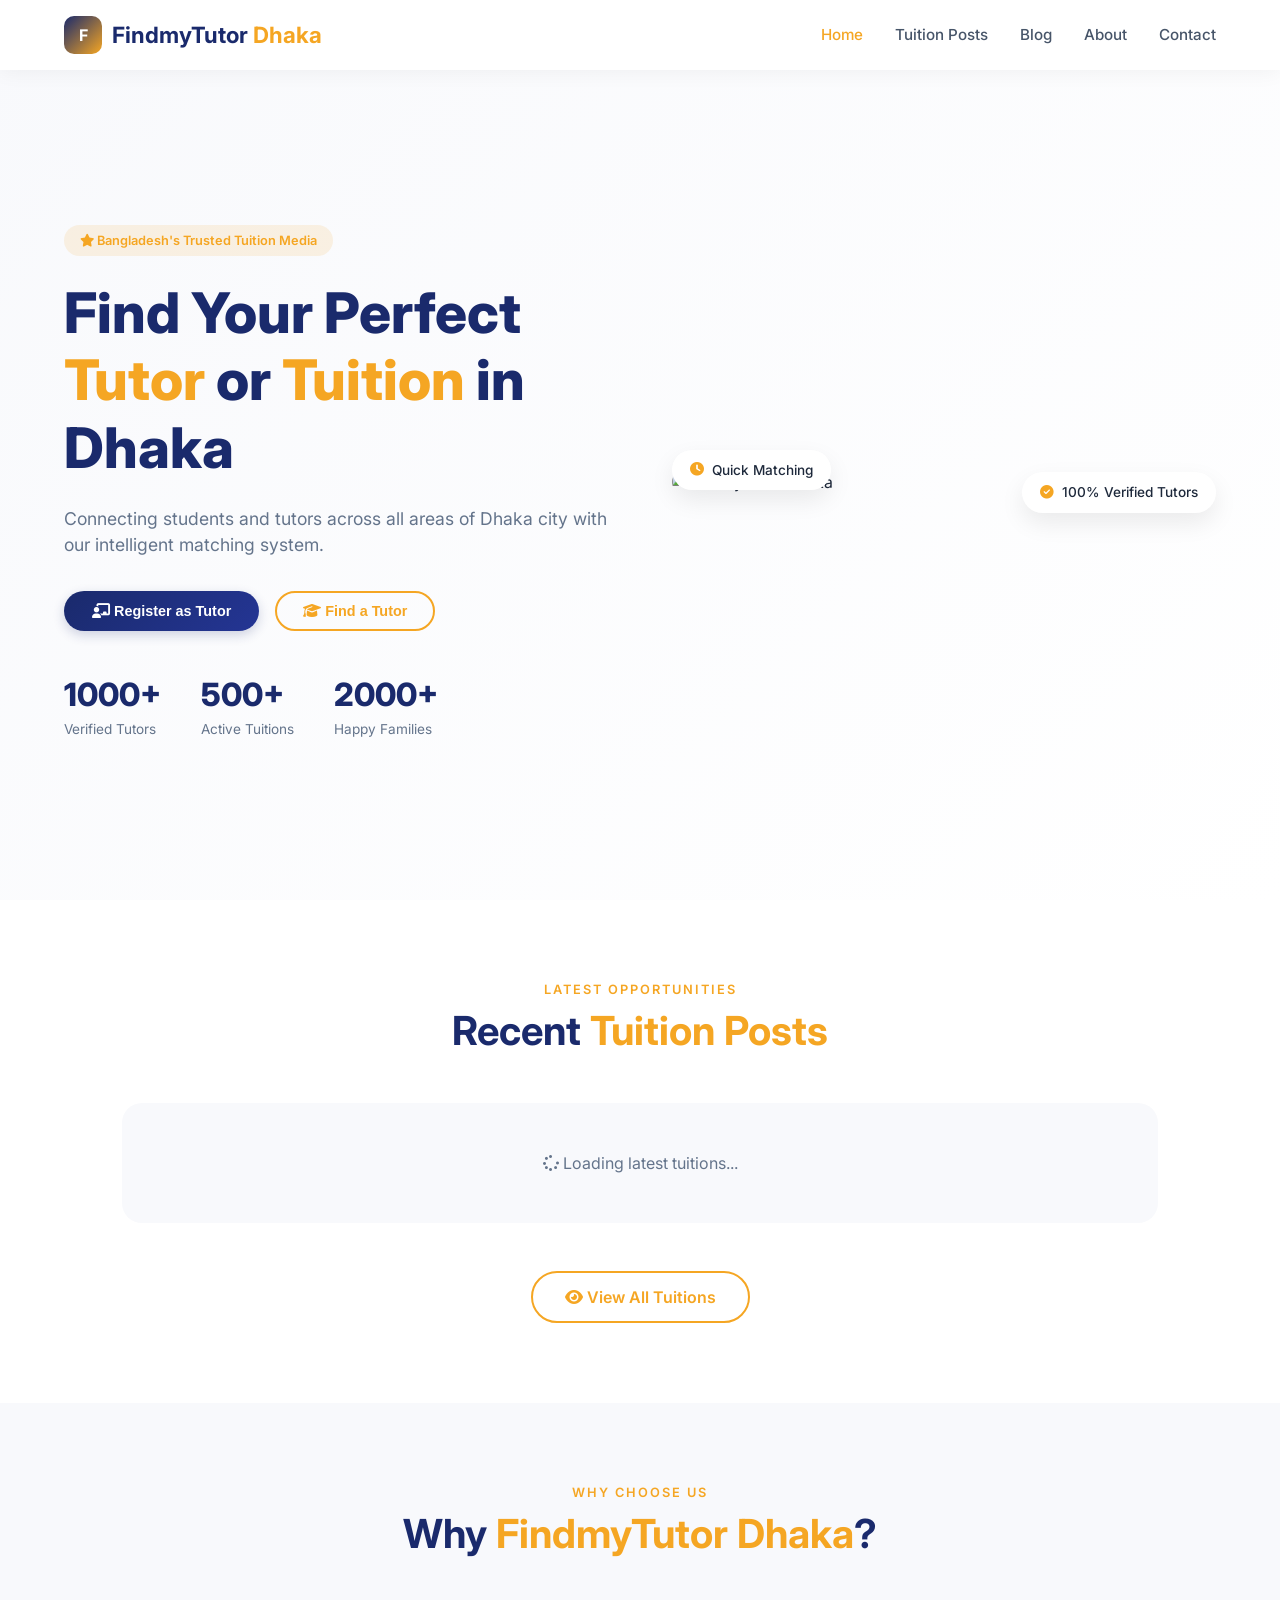
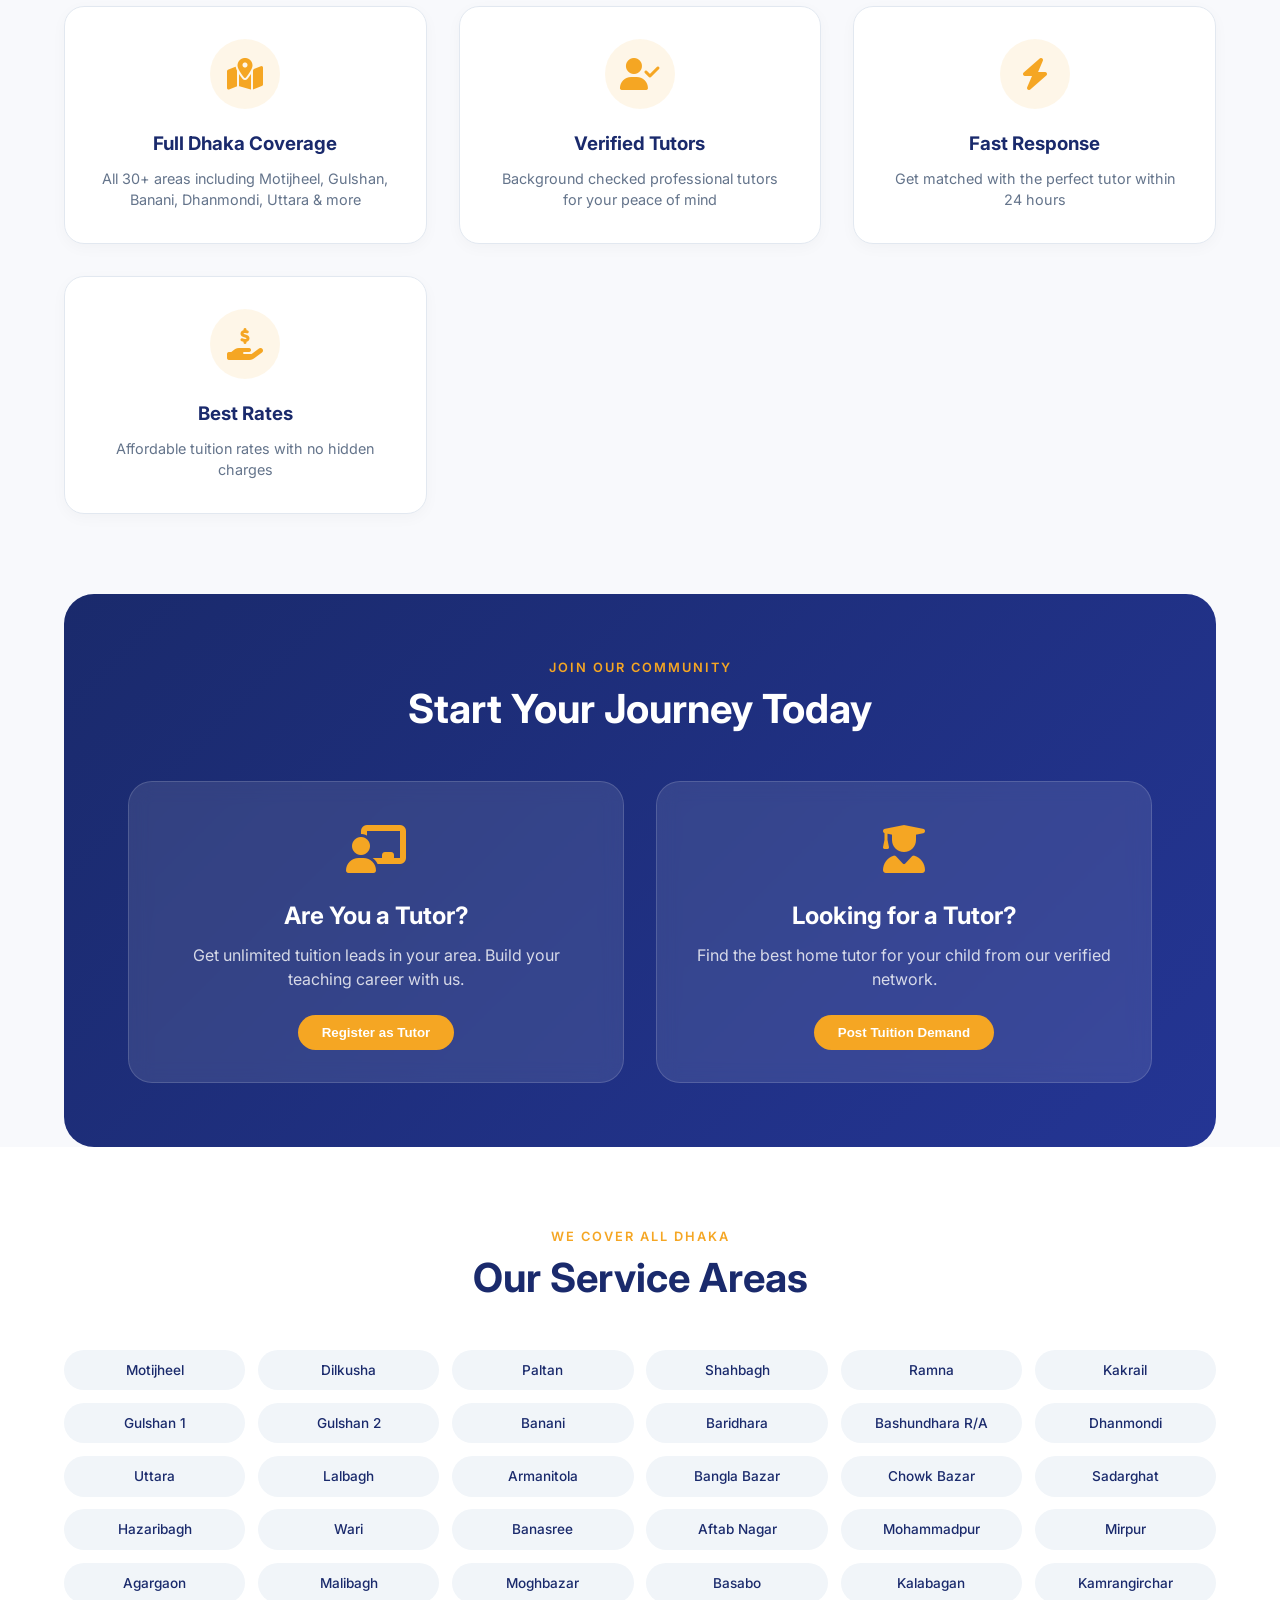
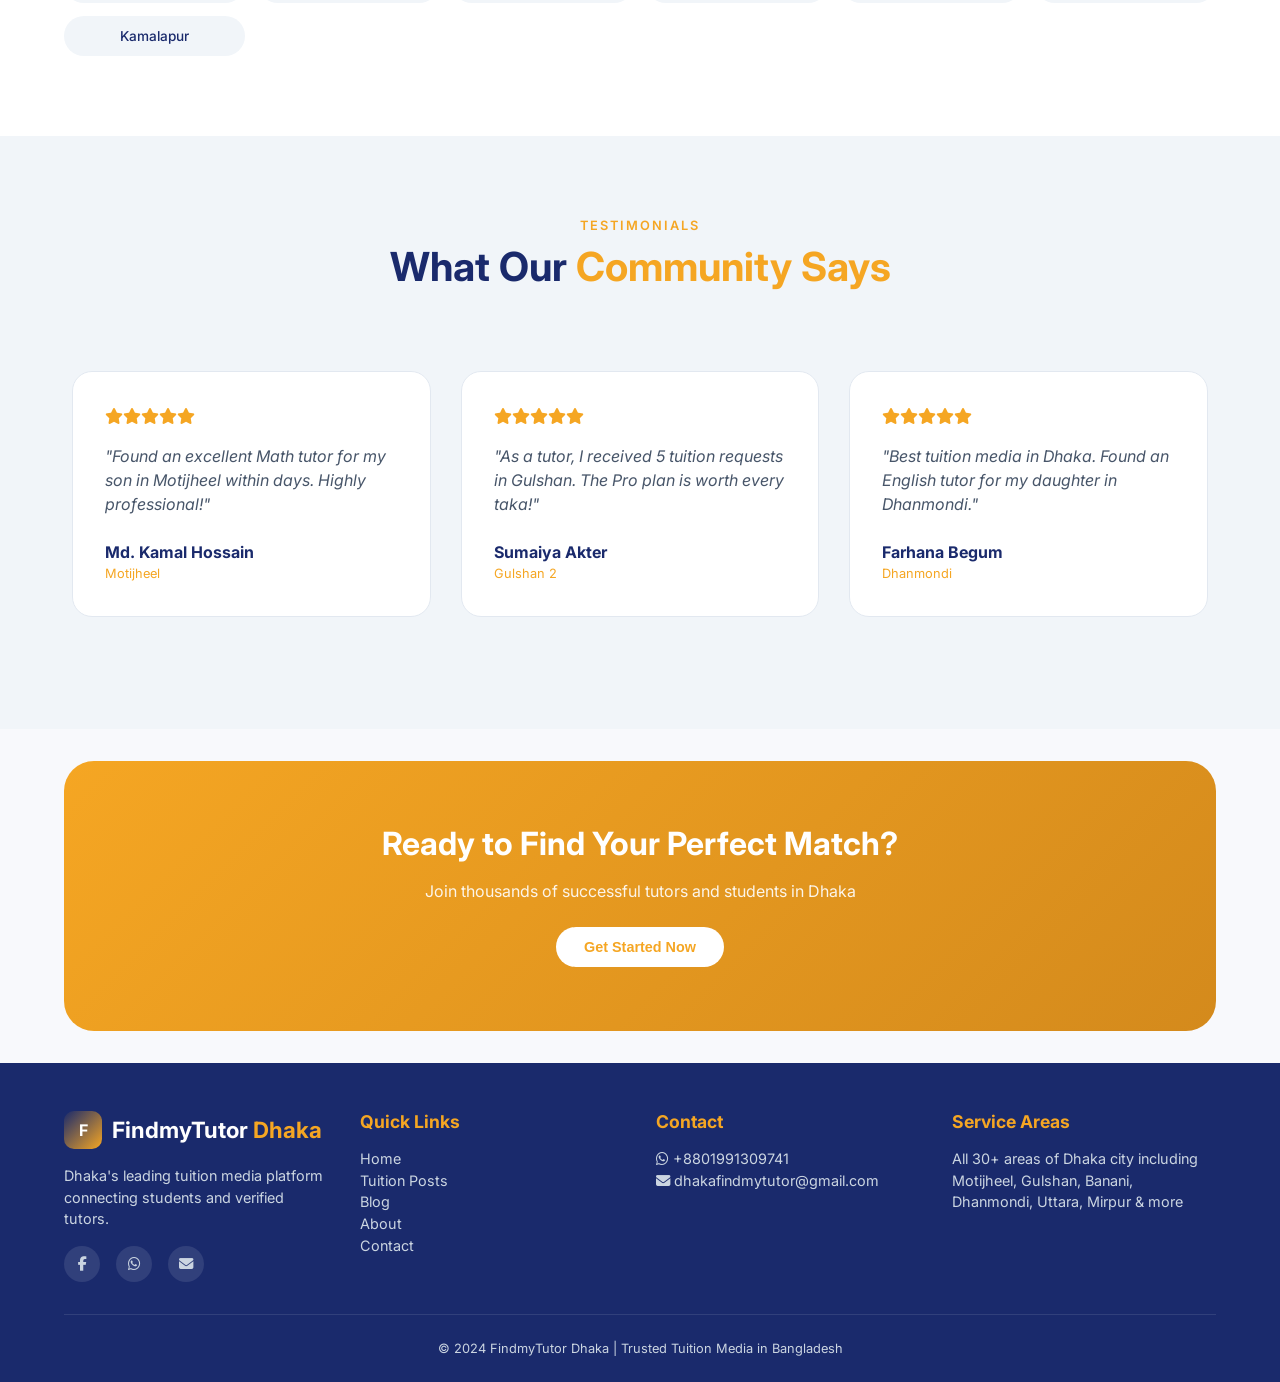
==== index.html @ 82cd2d14 "update" ====
<!DOCTYPE html>
<html lang="en">
<head>
    <meta charset="UTF-8">
    <meta name="viewport" content="width=device-width, initial-scale=1.0, user-scalable=yes">
    <title>FindmyTutor Dhaka | Professional Tuition Media in Dhaka</title>
    
    <link rel="stylesheet" href="https://cdnjs.cloudflare.com/ajax/libs/font-awesome/6.5.2/css/all.min.css">
    <link href="https://fonts.googleapis.com/css2?family=Inter:opsz,wght@14..32,300;14..32,400;14..32,500;14..32,600;14..32,700;14..32,800&display=swap" rel="stylesheet">
    <link href="https://unpkg.com/aos@2.3.1/dist/aos.css" rel="stylesheet">
    <link rel="stylesheet" href="https://cdn.jsdelivr.net/npm/swiper@11/swiper-bundle.min.css" />
    <link rel="stylesheet" href="css/style.css">
    
    <style>
        .latest-tuition-section { padding: 5rem 5%; background: white; }
        .section-header { text-align: center; margin-bottom: 3rem; }
        .section-subtitle { color: #F5A623; font-weight: 600; letter-spacing: 2px; font-size: 0.8rem; text-transform: uppercase; margin-bottom: 0.5rem; }
        .section-title { font-size: 2.5rem; font-weight: 700; color: #1A2A6C; }
        .section-title span { color: #F5A623; }
        .latest-grid { display: grid; grid-template-columns: repeat(auto-fit, minmax(320px, 1fr)); gap: 2rem; margin-bottom: 3rem; }
        .latest-card {
            background: white;
            border-radius: 20px;
            padding: 1.5rem;
            box-shadow: 0 4px 20px rgba(0, 0, 0, 0.05);
            border: 1px solid #E2E8F0;
            transition: all 0.3s;
            position: relative;
            overflow: hidden;
        }
        .latest-card::before { content: ''; position: absolute; top: 0; left: 0; width: 4px; height: 100%; background: linear-gradient(135deg, #F5A623, #1A2A6C); }
        .latest-card:hover { transform: translateY(-5px); box-shadow: 0 20px 35px -10px rgba(0, 0, 0, 0.1); border-color: #F5A623; }
        .latest-badge { display: inline-block; background: rgba(245, 166, 35, 0.1); color: #F5A623; font-size: 0.7rem; padding: 4px 12px; border-radius: 50px; margin-bottom: 1rem; font-weight: 600; }
        .latest-card h3 { font-size: 1.3rem; color: #1A2A6C; margin-bottom: 1rem; display: flex; align-items: center; gap: 8px; }
        .latest-card h3 i { color: #F5A623; }
        .latest-details { display: flex; flex-direction: column; gap: 0.6rem; margin-bottom: 1.5rem; }
        .latest-detail { display: flex; align-items: center; gap: 10px; font-size: 0.85rem; color: #64748B; }
        .latest-detail i { width: 18px; color: #F5A623; }
        .view-all-btn { text-align: center; margin-top: 1rem; }
        .btn-view-all { background: transparent; border: 2px solid #F5A623; color: #F5A623; padding: 12px 32px; border-radius: 50px; font-weight: 600; font-size: 1rem; cursor: pointer; transition: all 0.3s; text-decoration: none; display: inline-block; }
        .btn-view-all:hover { background: #F5A623; color: white; transform: translateY(-2px); }
        .empty-tuition { text-align: center; padding: 3rem; color: #64748B; background: #F8F9FC; border-radius: 20px; }
        @media (max-width: 768px) { .section-title { font-size: 1.8rem; } .latest-grid { grid-template-columns: 1fr; } }
    </style>
</head>
<body>

<nav class="navbar" id="navbar">
    <a href="index.html" class="logo">
        <div class="logo-icon">F</div>
        <span class="logo-text">FindmyTutor <span>Dhaka</span></span>
    </a>
    <div class="nav-links">
        <a href="index.html" class="active">Home</a>
        <a href="tuition.html">Tuition Posts</a>
        <a href="blog.html">Blog</a>
        <a href="about.html">About</a>
        <a href="contact.html">Contact</a>
    </div>
    <div class="mobile-menu" onclick="toggleMobileMenu()"><i class="fas fa-bars"></i></div>
</nav>

<section class="hero">
    <div class="hero-content" data-aos="fade-up">
        <div class="hero-badge"><i class="fas fa-star"></i> Bangladesh's Trusted Tuition Media</div>
        <h1>Find Your Perfect <span class="highlight">Tutor</span> or <span class="highlight">Tuition</span> in Dhaka</h1>
        <p>Connecting students and tutors across all areas of Dhaka city with our intelligent matching system.</p>
        <div class="hero-buttons">
            <button class="btn-primary" onclick="openModal('tutor')"><i class="fas fa-chalkboard-user"></i> Register as Tutor</button>
            <button class="btn-outline" onclick="openModal('student')"><i class="fas fa-graduation-cap"></i> Find a Tutor</button>
        </div>
        <div class="hero-stats">
            <div class="stat-item"><div class="stat-number" id="totalTutors">1000+</div><div class="stat-label">Verified Tutors</div></div>
            <div class="stat-item"><div class="stat-number" id="totalPosts">500+</div><div class="stat-label">Active Tuitions</div></div>
            <div class="stat-item"><div class="stat-number">2000+</div><div class="stat-label">Happy Families</div></div>
        </div>
    </div>
    <div class="hero-image" data-aos="fade-left">
        <img src="https://placehold.co/500x450/1A2A6C/FFFFFF?text=FindmyTutor+Dhaka" alt="FindmyTutor Dhaka">
        <div class="floating-card floating-card-1"><i class="fas fa-check-circle" style="color: #F5A623;"></i><span>100% Verified Tutors</span></div>
        <div class="floating-card floating-card-2"><i class="fas fa-clock" style="color: #F5A623;"></i><span>Quick Matching</span></div>
    </div>
</section>

<section class="latest-tuition-section" id="latestTuitionSection">
    <div class="container">
        <div class="section-header" data-aos="fade-up">
            <div class="section-subtitle">LATEST OPPORTUNITIES</div>
            <h2 class="section-title">Recent <span>Tuition Posts</span></h2>
        </div>
        <div class="latest-grid" id="latestTuitionsGrid">
            <div class="empty-tuition"><i class="fas fa-spinner fa-spin"></i> Loading latest tuitions...</div>
        </div>
        <div class="view-all-btn" data-aos="fade-up">
            <a href="tuition.html" class="btn-view-all"><i class="fas fa-eye"></i> View All Tuitions</a>
        </div>
    </div>
</section>

<section>
    <div class="container">
        <div class="section-header" data-aos="fade-up">
            <div class="section-subtitle">WHY CHOOSE US</div>
            <h2 class="section-title">Why <span>FindmyTutor Dhaka</span>?</h2>
        </div>
        <div class="features-grid">
            <div class="feature-card" data-aos="zoom-in"><div class="feature-icon"><i class="fas fa-map-marked-alt"></i></div><h3>Full Dhaka Coverage</h3><p>All 30+ areas including Motijheel, Gulshan, Banani, Dhanmondi, Uttara & more</p></div>
            <div class="feature-card" data-aos="zoom-in" data-aos-delay="100"><div class="feature-icon"><i class="fas fa-user-check"></i></div><h3>Verified Tutors</h3><p>Background checked professional tutors for your peace of mind</p></div>
            <div class="feature-card" data-aos="zoom-in" data-aos-delay="200"><div class="feature-icon"><i class="fas fa-bolt"></i></div><h3>Fast Response</h3><p>Get matched with the perfect tutor within 24 hours</p></div>
            <div class="feature-card" data-aos="zoom-in" data-aos-delay="300"><div class="feature-icon"><i class="fas fa-hand-holding-usd"></i></div><h3>Best Rates</h3><p>Affordable tuition rates with no hidden charges</p></div>
        </div>
    </div>
</section>

<section class="register-section">
    <div class="section-header" data-aos="fade-up">
        <div class="section-subtitle">JOIN OUR COMMUNITY</div>
        <h2 class="section-title">Start Your Journey Today</h2>
    </div>
    <div class="register-grid">
        <div class="register-card" data-aos="flip-left"><div class="register-icon"><i class="fas fa-chalkboard-user"></i></div><h3>Are You a Tutor?</h3><p>Get unlimited tuition leads in your area. Build your teaching career with us.</p><button class="btn-secondary" onclick="openModal('tutor')">Register as Tutor</button></div>
        <div class="register-card" data-aos="flip-right"><div class="register-icon"><i class="fas fa-user-graduate"></i></div><h3>Looking for a Tutor?</h3><p>Find the best home tutor for your child from our verified network.</p><button class="btn-secondary" onclick="openModal('student')">Post Tuition Demand</button></div>
    </div>
</section>

<section class="areas-section">
    <div class="container">
        <div class="section-header" data-aos="fade-up">
            <div class="section-subtitle">WE COVER ALL DHAKA</div>
            <h2 class="section-title">Our Service Areas</h2>
        </div>
        <div class="areas-grid" data-aos="fade-up">
            <div class="area-tag">Motijheel</div><div class="area-tag">Dilkusha</div><div class="area-tag">Paltan</div>
            <div class="area-tag">Shahbagh</div><div class="area-tag">Ramna</div><div class="area-tag">Kakrail</div>
            <div class="area-tag">Gulshan 1</div><div class="area-tag">Gulshan 2</div><div class="area-tag">Banani</div>
            <div class="area-tag">Baridhara</div><div class="area-tag">Bashundhara R/A</div><div class="area-tag">Dhanmondi</div>
            <div class="area-tag">Uttara</div><div class="area-tag">Lalbagh</div><div class="area-tag">Armanitola</div>
            <div class="area-tag">Bangla Bazar</div><div class="area-tag">Chowk Bazar</div><div class="area-tag">Sadarghat</div>
            <div class="area-tag">Hazaribagh</div><div class="area-tag">Wari</div><div class="area-tag">Banasree</div>
            <div class="area-tag">Aftab Nagar</div><div class="area-tag">Mohammadpur</div><div class="area-tag">Mirpur</div>
            <div class="area-tag">Agargaon</div><div class="area-tag">Malibagh</div><div class="area-tag">Moghbazar</div>
            <div class="area-tag">Basabo</div><div class="area-tag">Kalabagan</div><div class="area-tag">Kamrangirchar</div>
            <div class="area-tag">Kamalapur</div>
        </div>
    </div>
</section>

<section class="reviews-section">
    <div class="container">
        <div class="section-header" data-aos="fade-up">
            <div class="section-subtitle">TESTIMONIALS</div>
            <h2 class="section-title">What Our <span>Community Says</span></h2>
        </div>
        <div class="swiper mySwiper" data-aos="fade-up">
            <div class="swiper-wrapper">
                <div class="swiper-slide"><div class="review-card"><div class="review-stars"><i class="fas fa-star"></i><i class="fas fa-star"></i><i class="fas fa-star"></i><i class="fas fa-star"></i><i class="fas fa-star"></i></div><p class="review-text">"Found an excellent Math tutor for my son in Motijheel within days. Highly professional!"</p><div class="review-author">Md. Kamal Hossain</div><div class="review-location">Motijheel</div></div></div>
                <div class="swiper-slide"><div class="review-card"><div class="review-stars"><i class="fas fa-star"></i><i class="fas fa-star"></i><i class="fas fa-star"></i><i class="fas fa-star"></i><i class="fas fa-star"></i></div><p class="review-text">"As a tutor, I received 5 tuition requests in Gulshan. The Pro plan is worth every taka!"</p><div class="review-author">Sumaiya Akter</div><div class="review-location">Gulshan 2</div></div></div>
                <div class="swiper-slide"><div class="review-card"><div class="review-stars"><i class="fas fa-star"></i><i class="fas fa-star"></i><i class="fas fa-star"></i><i class="fas fa-star"></i><i class="fas fa-star"></i></div><p class="review-text">"Best tuition media in Dhaka. Found an English tutor for my daughter in Dhanmondi."</p><div class="review-author">Farhana Begum</div><div class="review-location">Dhanmondi</div></div></div>
            </div>
            <div class="swiper-pagination"></div>
        </div>
    </div>
</section>

<div class="cta-section" data-aos="zoom-in">
    <h2>Ready to Find Your Perfect Match?</h2>
    <p>Join thousands of successful tutors and students in Dhaka</p>
    <button class="btn-primary" onclick="openModal('tutor')">Get Started Now</button>
</div>

<footer class="footer">
    <div class="footer-content">
        <div class="footer-section"><div class="logo" style="margin-bottom: 1rem;"><div class="logo-icon">F</div><span class="logo-text" style="color: white;">FindmyTutor <span>Dhaka</span></span></div><p>Dhaka's leading tuition media platform connecting students and verified tutors.</p><div class="social-links"><a href="https://facebook.com/findmytutordhaka"><i class="fab fa-facebook-f"></i></a><a href="https://wa.me/8801991309741"><i class="fab fa-whatsapp"></i></a><a href="mailto:dhakafindmytutor@gmail.com"><i class="fas fa-envelope"></i></a></div></div>
        <div class="footer-section"><h3>Quick Links</h3><p><a href="index.html">Home</a></p><p><a href="tuition.html">Tuition Posts</a></p><p><a href="blog.html">Blog</a></p><p><a href="about.html">About</a></p><p><a href="contact.html">Contact</a></p></div>
        <div class="footer-section"><h3>Contact</h3><p><i class="fab fa-whatsapp"></i> +8801991309741</p><p><i class="fas fa-envelope"></i> dhakafindmytutor@gmail.com</p></div>
        <div class="footer-section"><h3>Service Areas</h3><p>All 30+ areas of Dhaka city including Motijheel, Gulshan, Banani, Dhanmondi, Uttara, Mirpur & more</p></div>
    </div>
    <div class="footer-bottom"><p>&copy; 2024 FindmyTutor Dhaka | Trusted Tuition Media in Bangladesh</p></div>
</footer>

<div id="tutorModal" class="modal"><div class="modal-content"><div class="modal-header"><h2><i class="fas fa-chalkboard-user" style="color:#F5A623;"></i> Tutor Registration</h2><span class="close-modal" onclick="closeModal('tutorModal')">&times;</span></div>
<form id="tutorForm"><div class="form-group"><label>Full Name</label><input type="text" id="tutorName" required></div><div class="form-group"><label>WhatsApp Number</label><input type="tel" id="tutorPhone" required></div><div class="form-group"><label>High School</label><input type="text" id="tutorHighSchool" required></div><div class="form-group"><label>College</label><input type="text" id="tutorCollege" required></div><div class="form-group"><label>University (with ID)</label><input type="text" id="tutorUniversity" required></div><div class="form-group"><label>Your Area</label><select id="tutorArea" required><option value="">Select Area</option><option>Motijheel</option><option>Dilkusha</option><option>Paltan</option><option>Shahbagh</option><option>Ramna</option><option>Kakrail</option><option>Gulshan 1</option><option>Gulshan 2</option><option>Banani</option><option>Baridhara</option><option>Bashundhara R/A</option><option>Dhanmondi</option><option>Uttara</option><option>Lalbagh</option><option>Armanitola</option><option>Bangla Bazar</option><option>Chowk Bazar</option><option>Sadarghat</option><option>Hazaribagh</option><option>Wari</option><option>Banasree</option><option>Aftab Nagar</option><option>Mohammadpur</option><option>Mirpur</option><option>Agargaon</option><option>Malibagh</option><option>Moghbazar</option><option>Basabo</option><option>Kalabagan</option><option>Kamrangirchar</option><option>Kamalapur</option></select></div><button type="submit" class="btn-primary">Register Now</button></form></div></div>

<div id="studentModal" class="modal"><div class="modal-content"><div class="modal-header"><h2><i class="fas fa-graduation-cap" style="color:#F5A623;"></i> Student Registration</h2><span class="close-modal" onclick="closeModal('studentModal')">&times;</span></div>
<form id="studentForm"><div class="form-group"><label>Full Name</label><input type="text" id="studentName" required></div><div class="form-group"><label>WhatsApp Number</label><input type="tel" id="studentPhone" required></div><div class="form-group"><label>Your Area</label><select id="studentArea" required><option value="">Select Area</option><option>Motijheel</option><option>Dilkusha</option><option>Paltan</option><option>Shahbagh</option><option>Ramna</option><option>Kakrail</option><option>Gulshan</option><option>Banani</option><option>Baridhara</option><option>Bashundhara</option><option>Dhanmondi</option><option>Uttara</option><option>Lalbagh</option><option>Armanitola</option><option>Bangla Bazar</option><option>Chowk Bazar</option><option>Sadarghat</option><option>Hazaribagh</option><option>Wari</option><option>Banasree</option><option>Aftab Nagar</option><option>Mohammadpur</option><option>Mirpur</option><option>Agargaon</option><option>Malibagh</option><option>Moghbazar</option><option>Basabo</option><option>Kalabagan</option><option>Kamrangirchar</option><option>Kamalapur</option></select></div><div class="form-group"><label>Class</label><input type="text" id="studentClass" required></div><div class="form-group"><label>Subject Needed</label><input type="text" id="studentSubject" required></div><button type="submit" class="btn-primary">Submit Demand</button></form></div></div>

<script src="https://unpkg.com/aos@2.3.1/dist/aos.js"></script>
<script src="https://cdn.jsdelivr.net/npm/swiper@11/swiper-bundle.min.js"></script>
<script src="js/main.js"></script>

<script>
    const GOOGLE_SHEETS_URL = "https://script.google.com/macros/s/AKfycbzhnYUokGd-GTeS9oBBvy1aR7lpb1CP0yrTrSHcir6-KADUvCGBdT9QA899K0sATLgrjg/exec";
    
    function getTimeAgo(timestamp) {
        const now = new Date();
        const postDate = new Date(timestamp);
        const diffMs = now - postDate;
        const diffMins = Math.floor(diffMs / 60000);
        const diffHours = Math.floor(diffMs / 3600000);
        const diffDays = Math.floor(diffMs / 86400000);
        if (diffMins < 1) return "Just now";
        if (diffMins < 60) return `${diffMins} min ago`;
        if (diffHours < 24) return `${diffHours} hour${diffHours > 1 ? 's' : ''} ago`;
        if (diffDays < 7) return `${diffDays} day${diffDays > 1 ? 's' : ''} ago`;
        return postDate.toLocaleDateString('en-BD');
    }
    
    async function loadLatestTuitions() {
        try {
            const response = await fetch(`${GOOGLE_SHEETS_URL}?action=getPosts`);
            const posts = await response.json();
            const sortedPosts = [...posts].sort((a, b) => new Date(b.timestamp) - new Date(a.timestamp));
            const latestPosts = sortedPosts.slice(0, 4);
            const grid = document.getElementById('latestTuitionsGrid');
            const totalPostsSpan = document.getElementById('totalPosts');
            
            if (totalPostsSpan) totalPostsSpan.innerText = posts.length + '+';
            
            if (latestPosts.length > 0) {
                grid.innerHTML = '';
                latestPosts.forEach((post, index) => {
                    const card = document.createElement('div');
                    card.className = 'latest-card';
                    card.setAttribute('data-aos', 'fade-up');
                    card.setAttribute('data-aos-delay', index * 100);
                    card.innerHTML = `
                        <div class="latest-badge"><i class="fas fa-clock"></i> ${getTimeAgo(post.timestamp)}</div>
                        <h3><i class="fas fa-book-open"></i> ${post.subject}</h3>
                        <div class="latest-details">
                            <div class="latest-detail"><i class="fas fa-graduation-cap"></i> Class: ${post.class}</div>
                            <div class="latest-detail"><i class="fas fa-map-marker-alt"></i> Area: ${post.area}</div>
                            <div class="latest-detail"><i class="fas fa-hourglass-half"></i> Duration: ${post.duration}</div>
                            <div class="latest-detail"><i class="fas fa-venus-mars"></i> Preference: ${post.gender} Tutor</div>
                        </div>
                    `;
                    grid.appendChild(card);
                });
            } else {
                grid.innerHTML = '<div class="empty-tuition"><i class="fas fa-info-circle"></i> No tuition posts yet. Check back soon!</div>';
            }
            if (typeof AOS !== 'undefined') AOS.refresh();
        } catch (error) {
            console.error("Error loading posts:", error);
        }
    }
    
    document.addEventListener('DOMContentLoaded', loadLatestTuitions);
</script>
</body>
</html>
---- css/style.css ----
/* ============================================
   FINDMYTUTOR DHAKA - PROFESSIONAL STYLESHEET
   Colors: Navy #1A2A6C | Gold #F5A623
   ============================================ */

/* Reset & Base */
* {
    margin: 0;
    padding: 0;
    box-sizing: border-box;
}

body {
    font-family: 'Inter', 'Space Grotesk', sans-serif;
    background: #F8F9FC;
    color: #1E293B;
    overflow-x: hidden;
    line-height: 1.5;
}

html {
    scroll-behavior: smooth;
}

/* Scrollbar */
::-webkit-scrollbar {
    width: 8px;
}
::-webkit-scrollbar-track {
    background: #E2E8F0;
    border-radius: 10px;
}
::-webkit-scrollbar-thumb {
    background: #F5A623;
    border-radius: 10px;
}
::-webkit-scrollbar-thumb:hover {
    background: #D48A1C;
}

/* Typography */
h1, h2, h3, h4, h5, h6 {
    font-weight: 700;
    line-height: 1.2;
}

/* Container */
.container {
    max-width: 1400px;
    margin: 0 auto;
    padding: 0 5%;
}

/* Buttons */
.btn-primary {
    background: linear-gradient(135deg, #1A2A6C, #243594);
    color: white;
    border: none;
    padding: 12px 28px;
    border-radius: 50px;
    font-weight: 600;
    font-size: 0.9rem;
    cursor: pointer;
    transition: all 0.3s ease;
    text-decoration: none;
    display: inline-block;
    box-shadow: 0 4px 12px rgba(26, 42, 108, 0.2);
}

.btn-primary:hover {
    transform: translateY(-2px);
    box-shadow: 0 6px 18px rgba(26, 42, 108, 0.3);
}

.btn-outline {
    background: transparent;
    border: 2px solid #F5A623;
    color: #F5A623;
    padding: 10px 26px;
    border-radius: 50px;
    font-weight: 600;
    font-size: 0.9rem;
    cursor: pointer;
    transition: all 0.3s ease;
    text-decoration: none;
    display: inline-block;
}

.btn-outline:hover {
    background: #F5A623;
    color: white;
    transform: translateY(-2px);
}

.btn-secondary {
    background: #F5A623;
    color: white;
    border: none;
    padding: 10px 24px;
    border-radius: 50px;
    font-weight: 600;
    cursor: pointer;
    transition: all 0.3s;
}

.btn-secondary:hover {
    background: #D48A1C;
    transform: translateY(-2px);
}

/* Navigation */
.navbar {
    background: rgba(255, 255, 255, 0.98);
    backdrop-filter: blur(10px);
    padding: 1rem 5%;
    display: flex;
    justify-content: space-between;
    align-items: center;
    position: fixed;
    width: 100%;
    top: 0;
    z-index: 1000;
    box-shadow: 0 2px 20px rgba(0, 0, 0, 0.05);
    transition: all 0.3s ease;
}

.navbar.scrolled {
    padding: 0.7rem 5%;
    background: white;
    box-shadow: 0 4px 25px rgba(0, 0, 0, 0.08);
}

.logo {
    display: flex;
    align-items: center;
    gap: 10px;
    text-decoration: none;
}

.logo-icon {
    width: 38px;
    height: 38px;
    background: linear-gradient(135deg, #1A2A6C, #F5A623);
    border-radius: 10px;
    display: flex;
    align-items: center;
    justify-content: center;
    font-weight: 700;
    color: white;
    font-size: 1rem;
}

.logo-text {
    font-size: 1.4rem;
    font-weight: 700;
    color: #1A2A6C;
}

.logo-text span {
    color: #F5A623;
}

.nav-links {
    display: flex;
    gap: 2rem;
    align-items: center;
}

.nav-links a {
    text-decoration: none;
    color: #475569;
    font-weight: 500;
    transition: color 0.3s;
    font-size: 0.95rem;
}

.nav-links a:hover,
.nav-links a.active {
    color: #F5A623;
}

.mobile-menu {
    display: none;
    font-size: 1.5rem;
    cursor: pointer;
    color: #1A2A6C;
}

/* Mobile Navigation */
@media (max-width: 968px) {
    .nav-links {
        display: none;
    }
    .mobile-menu {
        display: block;
    }
    .nav-links.active-mobile {
        display: flex;
        flex-direction: column;
        position: absolute;
        top: 70px;
        left: 0;
        width: 100%;
        background: white;
        padding: 1rem;
        box-shadow: 0 10px 20px rgba(0, 0, 0, 0.1);
        gap: 1rem;
    }
}

/* Hero Section */
.hero {
    min-height: 100vh;
    display: flex;
    align-items: center;
    justify-content: space-between;
    padding: 8rem 5% 4rem;
    gap: 4rem;
    background: linear-gradient(135deg, #F8F9FC 0%, #FFFFFF 100%);
}

.hero-content {
    flex: 1;
}

.hero-badge {
    background: rgba(245, 166, 35, 0.12);
    color: #F5A623;
    padding: 6px 16px;
    border-radius: 50px;
    display: inline-block;
    font-size: 0.8rem;
    font-weight: 600;
    margin-bottom: 1.5rem;
}

.hero-content h1 {
    font-size: 3.5rem;
    font-weight: 800;
    margin-bottom: 1.5rem;
    color: #1A2A6C;
    line-height: 1.2;
}

.hero-content h1 .highlight {
    color: #F5A623;
}

.hero-content p {
    font-size: 1.1rem;
    color: #64748B;
    margin-bottom: 2rem;
    max-width: 550px;
}

.hero-buttons {
    display: flex;
    gap: 1rem;
    flex-wrap: wrap;
    margin-bottom: 2.5rem;
}

.hero-stats {
    display: flex;
    gap: 2.5rem;
}

.stat-item {
    text-align: left;
}

.stat-number {
    font-size: 2rem;
    font-weight: 800;
    color: #1A2A6C;
}

.stat-label {
    font-size: 0.85rem;
    color: #64748B;
}

.hero-image {
    flex: 1;
    position: relative;
}

.hero-image img {
    width: 100%;
    max-width: 500px;
    border-radius: 30px;
    box-shadow: 0 25px 50px -12px rgba(0, 0, 0, 0.15);
}

.floating-card {
    position: absolute;
    background: white;
    padding: 10px 18px;
    border-radius: 50px;
    box-shadow: 0 10px 25px rgba(0, 0, 0, 0.08);
    display: flex;
    align-items: center;
    gap: 8px;
    font-weight: 500;
    font-size: 0.85rem;
}

.floating-card-1 {
    top: 10%;
    right: 0;
    animation: float 3s ease-in-out infinite;
}

.floating-card-2 {
    bottom: 15%;
    left: 0;
    animation: float 3s ease-in-out infinite 1s;
}

@keyframes float {
    0%, 100% { transform: translateY(0); }
    50% { transform: translateY(-10px); }
}

/* Section Styles */
.section-header {
    text-align: center;
    margin-bottom: 3rem;
}

.section-subtitle {
    color: #F5A623;
    font-weight: 600;
    letter-spacing: 2px;
    font-size: 0.8rem;
    text-transform: uppercase;
    margin-bottom: 0.5rem;
}

.section-title {
    font-size: 2.5rem;
    font-weight: 700;
    color: #1A2A6C;
}

.section-title span {
    color: #F5A623;
}

section {
    padding: 5rem 0;
}

/* Features Grid */
.features-grid {
    display: grid;
    grid-template-columns: repeat(auto-fit, minmax(270px, 1fr));
    gap: 2rem;
}

.feature-card {
    background: white;
    padding: 2rem;
    border-radius: 20px;
    text-align: center;
    transition: all 0.4s ease;
    box-shadow: 0 4px 15px rgba(0, 0, 0, 0.03);
    border: 1px solid #E2E8F0;
}

.feature-card:hover {
    transform: translateY(-8px);
    box-shadow: 0 20px 35px -10px rgba(0, 0, 0, 0.1);
    border-color: #F5A623;
}

.feature-icon {
    width: 70px;
    height: 70px;
    background: rgba(245, 166, 35, 0.1);
    border-radius: 50%;
    display: flex;
    align-items: center;
    justify-content: center;
    margin: 0 auto 1.5rem;
}

.feature-icon i {
    font-size: 2rem;
    color: #F5A623;
}

.feature-card h3 {
    margin-bottom: 0.75rem;
    color: #1A2A6C;
}

.feature-card p {
    color: #64748B;
    font-size: 0.9rem;
}

/* Registration Section */
.register-section {
    background: linear-gradient(135deg, #1A2A6C, #243594);
    border-radius: 30px;
    margin: 0 5%;
    padding: 4rem;
}

.register-section .section-title {
    color: white;
}

.register-section .section-subtitle {
    color: #F5A623;
}

.register-grid {
    display: grid;
    grid-template-columns: repeat(auto-fit, minmax(300px, 1fr));
    gap: 2rem;
    margin-top: 2rem;
}

.register-card {
    background: rgba(255, 255, 255, 0.1);
    backdrop-filter: blur(10px);
    padding: 2rem;
    border-radius: 24px;
    text-align: center;
    transition: all 0.4s ease;
    border: 1px solid rgba(255, 255, 255, 0.15);
}

.register-card:hover {
    transform: scale(1.02);
    background: rgba(255, 255, 255, 0.15);
}

.register-icon {
    font-size: 3rem;
    color: #F5A623;
    margin-bottom: 1rem;
}

.register-card h3 {
    font-size: 1.5rem;
    margin-bottom: 0.75rem;
    color: white;
}

.register-card p {
    color: rgba(255, 255, 255, 0.8);
    margin-bottom: 1.5rem;
}

/* Areas Grid */
.areas-section {
    background: white;
}

.areas-grid {
    display: grid;
    grid-template-columns: repeat(auto-fill, minmax(160px, 1fr));
    gap: 0.8rem;
}

.area-tag {
    background: #F1F5F9;
    padding: 10px 16px;
    border-radius: 50px;
    text-align: center;
    font-weight: 500;
    font-size: 0.85rem;
    color: #1A2A6C;
    transition: all 0.3s;
    cursor: pointer;
}

.area-tag:hover {
    background: #F5A623;
    color: white;
    transform: translateY(-2px);
}

/* Reviews */
.reviews-section {
    background: #F1F5F9;
}

.swiper {
    padding: 2rem 0.5rem;
}

.review-card {
    background: white;
    padding: 2rem;
    border-radius: 20px;
    border: 1px solid #E2E8F0;
    transition: all 0.3s;
}

.review-card:hover {
    transform: translateY(-5px);
    box-shadow: 0 15px 30px rgba(0, 0, 0, 0.05);
}

.review-stars {
    color: #F5A623;
    margin-bottom: 1rem;
}

.review-text {
    font-style: italic;
    margin-bottom: 1.5rem;
    color: #475569;
}

.review-author {
    font-weight: 700;
    color: #1A2A6C;
}

.review-location {
    font-size: 0.8rem;
    color: #F5A623;
}

/* CTA Section */
.cta-section {
    text-align: center;
    padding: 4rem;
    background: linear-gradient(135deg, #F5A623, #D48A1C);
    border-radius: 30px;
    margin: 2rem 5%;
}

.cta-section h2 {
    font-size: 2rem;
    margin-bottom: 1rem;
    color: white;
}

.cta-section p {
    margin-bottom: 1.5rem;
    color: rgba(255, 255, 255, 0.9);
}

.cta-section .btn-primary {
    background: white;
    color: #F5A623;
    box-shadow: none;
}

.cta-section .btn-primary:hover {
    transform: translateY(-3px);
    box-shadow: 0 10px 25px rgba(0, 0, 0, 0.15);
}

/* Footer */
.footer {
    background: #1A2A6C;
    color: #CBD5E1;
    padding: 3rem 5% 1.5rem;
}

.footer-content {
    display: grid;
    grid-template-columns: repeat(auto-fit, minmax(220px, 1fr));
    gap: 2rem;
    margin-bottom: 2rem;
}

.footer-section h3 {
    color: #F5A623;
    margin-bottom: 1rem;
    font-size: 1.1rem;
}

.footer-section p,
.footer-section a {
    color: #CBD5E1;
    text-decoration: none;
    font-size: 0.9rem;
    transition: color 0.3s;
}

.footer-section a:hover {
    color: #F5A623;
}

.social-links {
    display: flex;
    gap: 1rem;
    margin-top: 1rem;
}

.social-links a {
    width: 36px;
    height: 36px;
    background: rgba(255, 255, 255, 0.1);
    border-radius: 50%;
    display: flex;
    align-items: center;
    justify-content: center;
    transition: all 0.3s;
}

.social-links a:hover {
    background: #F5A623;
    transform: translateY(-3px);
}

.footer-bottom {
    text-align: center;
    padding-top: 1.5rem;
    border-top: 1px solid rgba(255, 255, 255, 0.1);
    font-size: 0.8rem;
}

/* Modal Styles */
.modal {
    display: none;
    position: fixed;
    top: 0;
    left: 0;
    width: 100%;
    height: 100%;
    background: rgba(0, 0, 0, 0.6);
    backdrop-filter: blur(4px);
    z-index: 2000;
    justify-content: center;
    align-items: center;
}

.modal-content {
    background: white;
    padding: 2rem;
    border-radius: 24px;
    max-width: 500px;
    width: 90%;
    max-height: 85vh;
    overflow-y: auto;
    animation: modalFade 0.3s ease;
}

@keyframes modalFade {
    from {
        opacity: 0;
        transform: scale(0.95);
    }
    to {
        opacity: 1;
        transform: scale(1);
    }
}

.modal-header {
    display: flex;
    justify-content: space-between;
    align-items: center;
    margin-bottom: 1.5rem;
}

.modal-header h2 {
    color: #1A2A6C;
}

.close-modal {
    font-size: 1.5rem;
    cursor: pointer;
    color: #94A3B8;
    transition: color 0.3s;
}

.close-modal:hover {
    color: #F5A623;
}

/* Form Styles */
.form-group {
    margin-bottom: 1.2rem;
}

.form-group label {
    display: block;
    margin-bottom: 0.5rem;
    font-weight: 500;
    color: #334155;
}

.form-group input,
.form-group select,
.form-group textarea {
    width: 100%;
    padding: 12px 16px;
    border: 1px solid #E2E8F0;
    border-radius: 12px;
    font-family: 'Inter', sans-serif;
    font-size: 0.9rem;
    transition: all 0.3s;
}

.form-group input:focus,
.form-group select:focus,
.form-group textarea:focus {
    outline: none;
    border-color: #F5A623;
    box-shadow: 0 0 0 3px rgba(245, 166, 35, 0.1);
}

/* Tuition Page Specific */
.page-header {
    padding: 8rem 5% 3rem;
    text-align: center;
    background: linear-gradient(135deg, #F8F9FC, #FFFFFF);
}

.page-header h1 {
    font-size: 2.5rem;
    color: #1A2A6C;
    margin-bottom: 0.5rem;
}

.page-header p {
    color: #64748B;
}

.filter-bar {
    padding: 1rem 5%;
    background: white;
    border-bottom: 1px solid #E2E8F0;
    position: sticky;
    top: 70px;
    z-index: 99;
}

.filter-container {
    display: flex;
    gap: 1rem;
    flex-wrap: wrap;
    justify-content: center;
}

.filter-btn {
    background: #F1F5F9;
    border: none;
    padding: 8px 20px;
    border-radius: 50px;
    color: #475569;
    cursor: pointer;
    transition: all 0.3s;
    font-weight: 500;
}

.filter-btn:hover,
.filter-btn.active {
    background: #F5A623;
    color: white;
}

.tuition-grid {
    padding: 3rem 5%;
    display: grid;
    grid-template-columns: repeat(auto-fill, minmax(380px, 1fr));
    gap: 2rem;
}

.tuition-card {
    background: white;
    border-radius: 20px;
    overflow: hidden;
    transition: all 0.3s;
    box-shadow: 0 4px 15px rgba(0, 0, 0, 0.05);
    border: 1px solid #E2E8F0;
}

.tuition-card:hover {
    transform: translateY(-5px);
    box-shadow: 0 20px 35px -10px rgba(0, 0, 0, 0.1);
    border-color: #F5A623;
}

.card-header {
    padding: 1rem 1.5rem;
    background: #F8F9FC;
    border-bottom: 1px solid #E2E8F0;
    display: flex;
    justify-content: space-between;
    align-items: center;
}

.tuition-subject {
    font-size: 1.1rem;
    font-weight: 700;
    color: #F5A623;
}

.time-badge {
    font-size: 0.75rem;
    background: #E2E8F0;
    padding: 4px 12px;
    border-radius: 50px;
    color: #64748B;
}

.time-badge.urgent {
    background: rgba(245, 166, 35, 0.15);
    color: #F5A623;
}

.card-body {
    padding: 1.5rem;
}

.tuition-info {
    display: flex;
    flex-direction: column;
    gap: 0.8rem;
    margin-bottom: 1.5rem;
}

.info-row {
    display: flex;
    align-items: center;
    gap: 12px;
    font-size: 0.9rem;
}

.info-row i {
    width: 20px;
    color: #F5A623;
}

.card-footer {
    padding: 1rem 1.5rem 1.5rem;
}

.interested-btn {
    width: 100%;
    background: linear-gradient(135deg, #1A2A6C, #243594);
    border: none;
    padding: 12px;
    border-radius: 50px;
    color: white;
    font-weight: 600;
    cursor: pointer;
    transition: all 0.3s;
}

.interested-btn:hover {
    transform: translateY(-2px);
    box-shadow: 0 5px 15px rgba(26, 42, 108, 0.3);
}

/* Plan Selection */
.plan-buttons {
    display: flex;
    gap: 1rem;
    margin: 1.5rem 0;
}

.plan-btn {
    flex: 1;
    padding: 12px;
    border-radius: 50px;
    font-weight: 600;
    cursor: pointer;
    transition: all 0.3s;
}

.plan-basic {
    background: #F1F5F9;
    border: 1px solid #E2E8F0;
    color: #1A2A6C;
}

.plan-pro {
    background: linear-gradient(135deg, #1A2A6C, #243594);
    border: none;
    color: white;
}

.plan-btn:hover {
    transform: translateY(-2px);
}

.condition-box {
    background: #FEF9E6;
    padding: 1rem;
    border-radius: 16px;
    margin: 1rem 0;
    border-left: 3px solid #F5A623;
}

.payment-info {
    background: #F1F5F9;
    padding: 1rem;
    border-radius: 16px;
    text-align: center;
    margin: 1rem 0;
}

.bkash-number {
    font-size: 1.3rem;
    font-weight: 700;
    color: #F5A623;
    margin: 10px 0;
}

/* Blog Page */
.blog-grid {
    padding: 2rem 5% 4rem;
    display: grid;
    grid-template-columns: repeat(auto-fill, minmax(350px, 1fr));
    gap: 2rem;
}

.blog-card {
    background: white;
    border-radius: 20px;
    overflow: hidden;
    box-shadow: 0 4px 15px rgba(0, 0, 0, 0.05);
    border: 1px solid #E2E8F0;
    transition: all 0.3s;
}

.blog-card:hover {
    transform: translateY(-5px);
    box-shadow: 0 20px 35px -10px rgba(0, 0, 0, 0.1);
}

.blog-img {
    height: 200px;
    background: linear-gradient(135deg, #1A2A6C, #F5A623);
    display: flex;
    align-items: center;
    justify-content: center;
}

.blog-img i {
    font-size: 4rem;
    color: white;
    opacity: 0.8;
}

.blog-content {
    padding: 1.5rem;
}

.blog-category {
    color: #F5A623;
    font-size: 0.8rem;
    font-weight: 600;
    text-transform: uppercase;
    margin-bottom: 0.5rem;
}

.blog-card h3 {
    color: #1A2A6C;
    margin-bottom: 0.75rem;
    font-size: 1.3rem;
}

.blog-card p {
    color: #64748B;
    margin-bottom: 1rem;
    line-height: 1.5;
}

.read-more {
    color: #F5A623;
    text-decoration: none;
    font-weight: 600;
    display: inline-flex;
    align-items: center;
    gap: 5px;
}

/* About Page */
.about-content {
    padding: 2rem 5% 4rem;
    max-width: 1200px;
    margin: 0 auto;
}

.about-section {
    background: white;
    padding: 2.5rem;
    border-radius: 24px;
    margin-bottom: 2rem;
    box-shadow: 0 4px 15px rgba(0, 0, 0, 0.05);
    border: 1px solid #E2E8F0;
}

.about-section h2 {
    color: #1A2A6C;
    margin-bottom: 1rem;
    display: flex;
    align-items: center;
    gap: 10px;
}

.about-section h2 i {
    color: #F5A623;
}

.about-section p {
    color: #64748B;
    line-height: 1.6;
    margin-bottom: 1rem;
}

.mission-vision {
    display: grid;
    grid-template-columns: repeat(auto-fit, minmax(280px, 1fr));
    gap: 2rem;
    margin: 2rem 0;
}

.mv-card {
    background: white;
    padding: 2rem;
    border-radius: 20px;
    text-align: center;
    border: 1px solid #E2E8F0;
    transition: all 0.3s;
}

.mv-card:hover {
    transform: translateY(-5px);
    border-color: #F5A623;
}

.mv-card i {
    font-size: 3rem;
    color: #F5A623;
    margin-bottom: 1rem;
}

.mv-card h3 {
    color: #1A2A6C;
    margin-bottom: 0.75rem;
}

.stats-container {
    display: grid;
    grid-template-columns: repeat(auto-fit, minmax(200px, 1fr));
    gap: 2rem;
    text-align: center;
    margin: 2rem 0;
}

.stat-box {
    background: linear-gradient(135deg, #1A2A6C, #243594);
    padding: 2rem;
    border-radius: 24px;
    color: white;
}

.stat-box .number {
    font-size: 2.5rem;
    font-weight: 800;
}

.stat-box .label {
    margin-top: 0.5rem;
    opacity: 0.9;
}

/* Contact Page */
.contact-container {
    display: grid;
    grid-template-columns: repeat(auto-fit, minmax(350px, 1fr));
    gap: 3rem;
    padding: 2rem 5% 4rem;
    max-width: 1200px;
    margin: 0 auto;
}

.contact-info {
    background: white;
    padding: 2rem;
    border-radius: 24px;
    border: 1px solid #E2E8F0;
}

.contact-info h2 {
    color: #1A2A6C;
    margin-bottom: 1.5rem;
    display: flex;
    align-items: center;
    gap: 10px;
}

.contact-info h2 i {
    color: #F5A623;
}

.info-item {
    display: flex;
    align-items: center;
    gap: 15px;
    padding: 1rem 0;
    border-bottom: 1px solid #E2E8F0;
}

.info-item i {
    width: 40px;
    height: 40px;
    background: #FEF9E6;
    border-radius: 50%;
    display: flex;
    align-items: center;
    justify-content: center;
    color: #F5A623;
    font-size: 1.2rem;
}

.info-item h4 {
    margin-bottom: 5px;
    color: #1A2A6C;
}

.info-item p {
    color: #64748B;
}

.contact-form {
    background: white;
    padding: 2rem;
    border-radius: 24px;
    border: 1px solid #E2E8F0;
}

.contact-form h2 {
    color: #1A2A6C;
    margin-bottom: 1.5rem;
}

.contact-form input,
.contact-form textarea {
    width: 100%;
    padding: 12px 16px;
    margin-bottom: 1rem;
    border: 1px solid #E2E8F0;
    border-radius: 12px;
    font-family: 'Inter', sans-serif;
}

.contact-form input:focus,
.contact-form textarea:focus {
    outline: none;
    border-color: #F5A623;
}

.contact-form button {
    background: linear-gradient(135deg, #1A2A6C, #243594);
    color: white;
    border: none;
    padding: 12px 28px;
    border-radius: 50px;
    font-weight: 600;
    cursor: pointer;
    width: 100%;
}

.map-section {
    padding: 0 5% 4rem;
}

.map-placeholder {
    background: #E2E8F0;
    height: 300px;
    border-radius: 24px;
    display: flex;
    align-items: center;
    justify-content: center;
    color: #64748B;
}

/* Responsive */
@media (max-width: 968px) {
    .hero {
        flex-direction: column;
        text-align: center;
        padding-top: 6rem;
    }
    .hero-content h1 {
        font-size: 2.2rem;
    }
    .hero-content p {
        margin-left: auto;
        margin-right: auto;
    }
    .hero-buttons {
        justify-content: center;
    }
    .hero-stats {
        justify-content: center;
    }
    .section-title {
        font-size: 1.8rem;
    }
    .register-section {
        padding: 2rem;
        margin: 0 3%;
    }
    .cta-section {
        padding: 2rem;
        margin: 1rem 3%;
    }
    .tuition-grid {
        grid-template-columns: 1fr;
    }
    .blog-grid {
        grid-template-columns: 1fr;
    }
}

@media (max-width: 480px) {
    .hero-content h1 {
        font-size: 1.8rem;
    }
    .btn-primary,
    .btn-outline {
        padding: 10px 20px;
        font-size: 0.85rem;
    }
    .floating-card {
        display: none;
    }
    .areas-grid {
        grid-template-columns: repeat(auto-fill, minmax(140px, 1fr));
    }
}
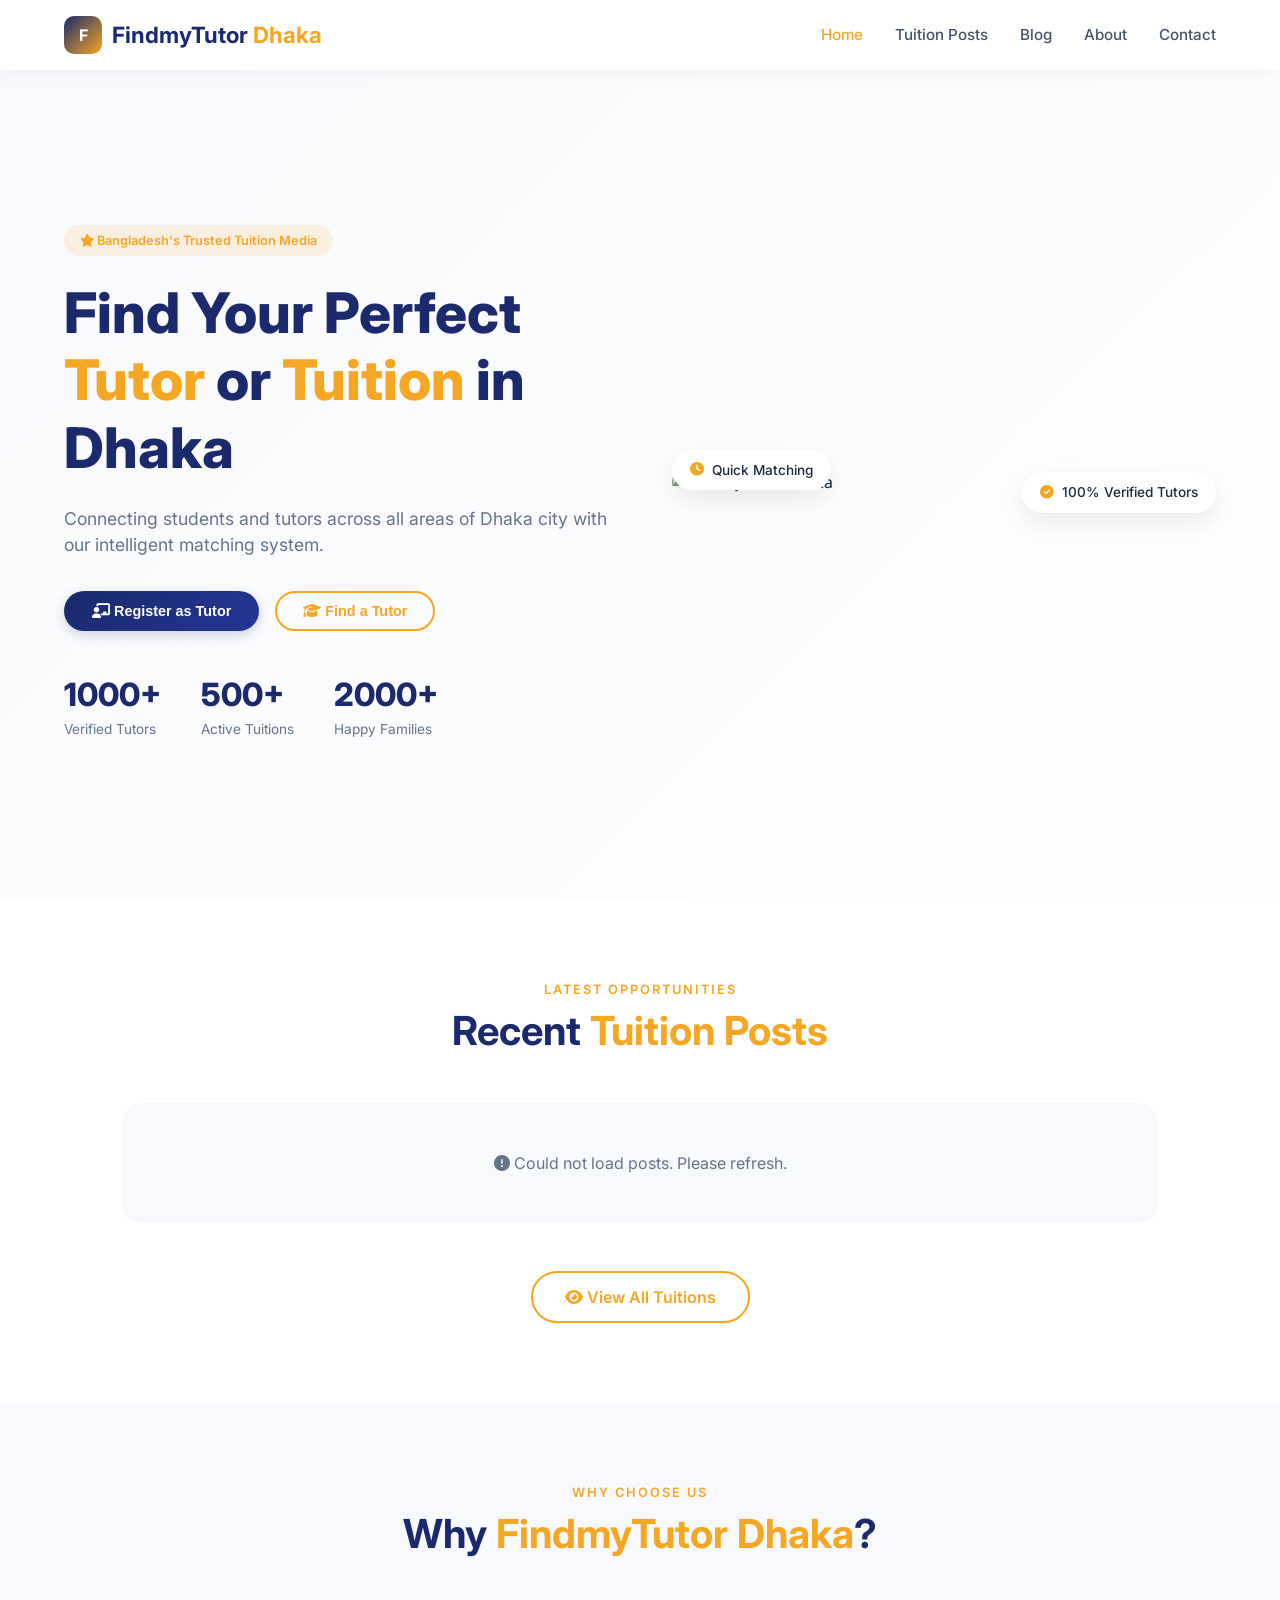
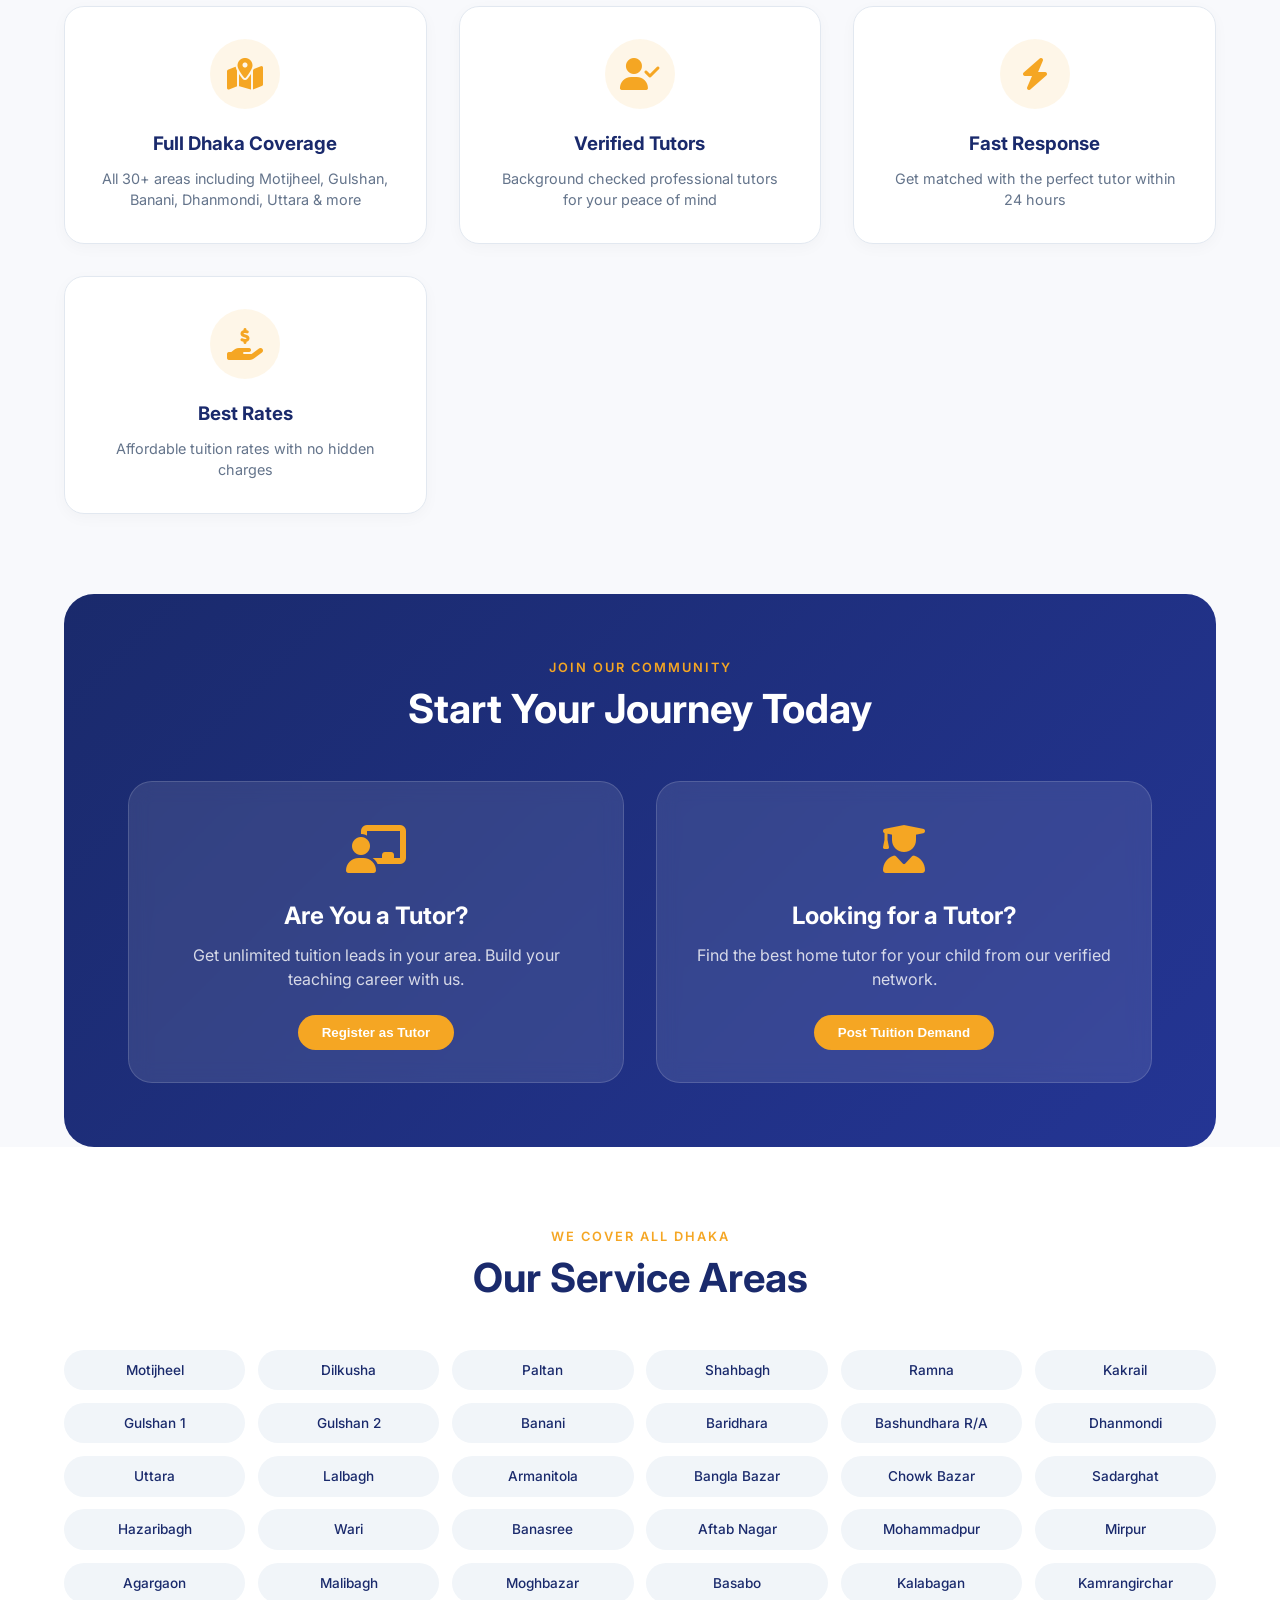
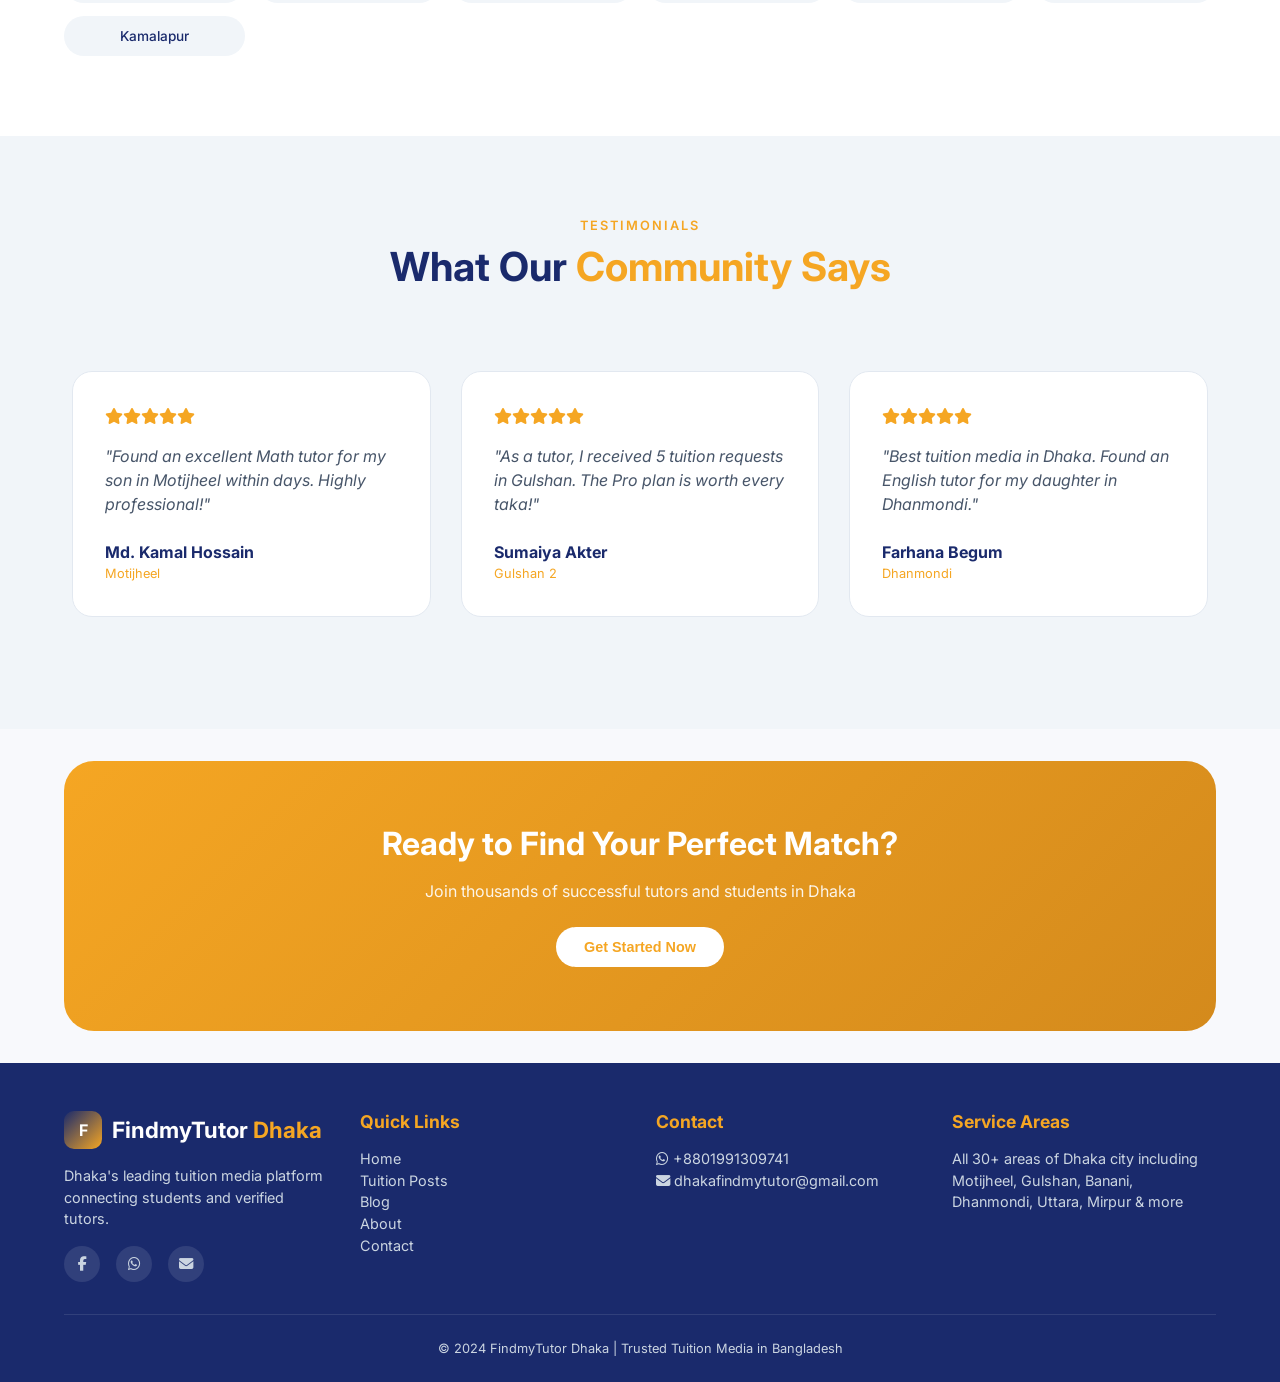
==== commit fc12855e: "resolve problem" ====
--- a/index.html
+++ b/index.html
@@ -189,7 +189,7 @@
 <script src="js/main.js"></script>
 
 <script>
-    const GOOGLE_SHEETS_URL = "https://script.google.com/macros/s/AKfycbzhnYUokGd-GTeS9oBBvy1aR7lpb1CP0yrTrSHcir6-KADUvCGBdT9QA899K0sATLgrjg/exec";
+    const GOOGLE_SHEETS_URL = "https://script.google.com/macros/s/AKfycbzyOFfwCLEd49PIIu730h52pXDwXzYrR43AeU6ulvQF9zyBRusDbNRv70DSX7n8_MUzKw/exec";
     
     function getTimeAgo(timestamp) {
         const now = new Date();
@@ -225,12 +225,12 @@
                     card.setAttribute('data-aos-delay', index * 100);
                     card.innerHTML = `
                         <div class="latest-badge"><i class="fas fa-clock"></i> ${getTimeAgo(post.timestamp)}</div>
-                        <h3><i class="fas fa-book-open"></i> ${post.subject}</h3>
+                        <h3><i class="fas fa-book-open"></i> ${post.subjects || 'N/A'}</h3>
                         <div class="latest-details">
-                            <div class="latest-detail"><i class="fas fa-graduation-cap"></i> Class: ${post.class}</div>
-                            <div class="latest-detail"><i class="fas fa-map-marker-alt"></i> Area: ${post.area}</div>
-                            <div class="latest-detail"><i class="fas fa-hourglass-half"></i> Duration: ${post.duration}</div>
-                            <div class="latest-detail"><i class="fas fa-venus-mars"></i> Preference: ${post.gender} Tutor</div>
+                            <div class="latest-detail"><i class="fas fa-graduation-cap"></i> Class: ${post.className || post.classLevel || 'N/A'}</div>
+                            <div class="latest-detail"><i class="fas fa-map-marker-alt"></i> Area: ${post.area || 'N/A'}</div>
+                            <div class="latest-detail"><i class="fas fa-hourglass-half"></i> Duration: ${post.duration || 'N/A'}</div>
+                            <div class="latest-detail"><i class="fas fa-venus-mars"></i> Preference: ${post.gender || 'Any'} Tutor</div>
                         </div>
                     `;
                     grid.appendChild(card);
@@ -241,6 +241,7 @@
             if (typeof AOS !== 'undefined') AOS.refresh();
         } catch (error) {
             console.error("Error loading posts:", error);
+            document.getElementById('latestTuitionsGrid').innerHTML = '<div class="empty-tuition"><i class="fas fa-exclamation-circle"></i> Could not load posts. Please refresh.</div>';
         }
     }
     
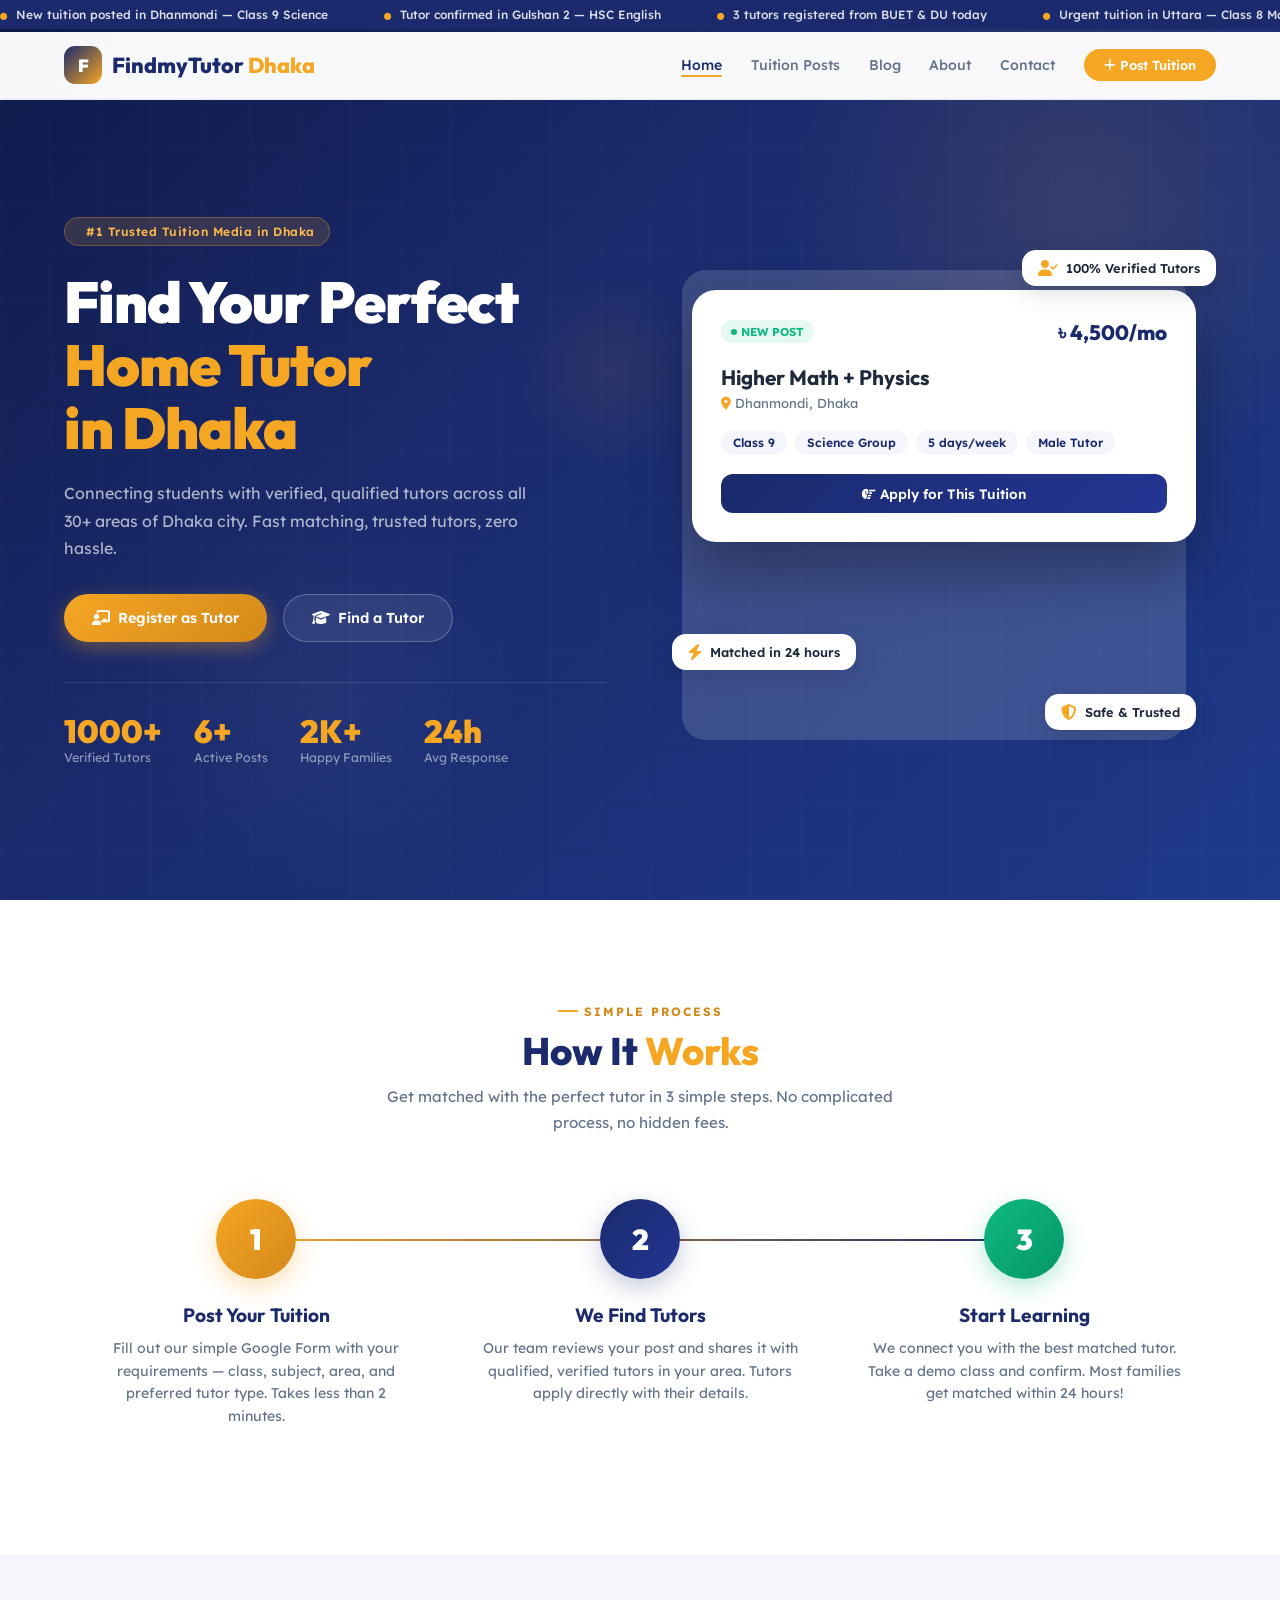
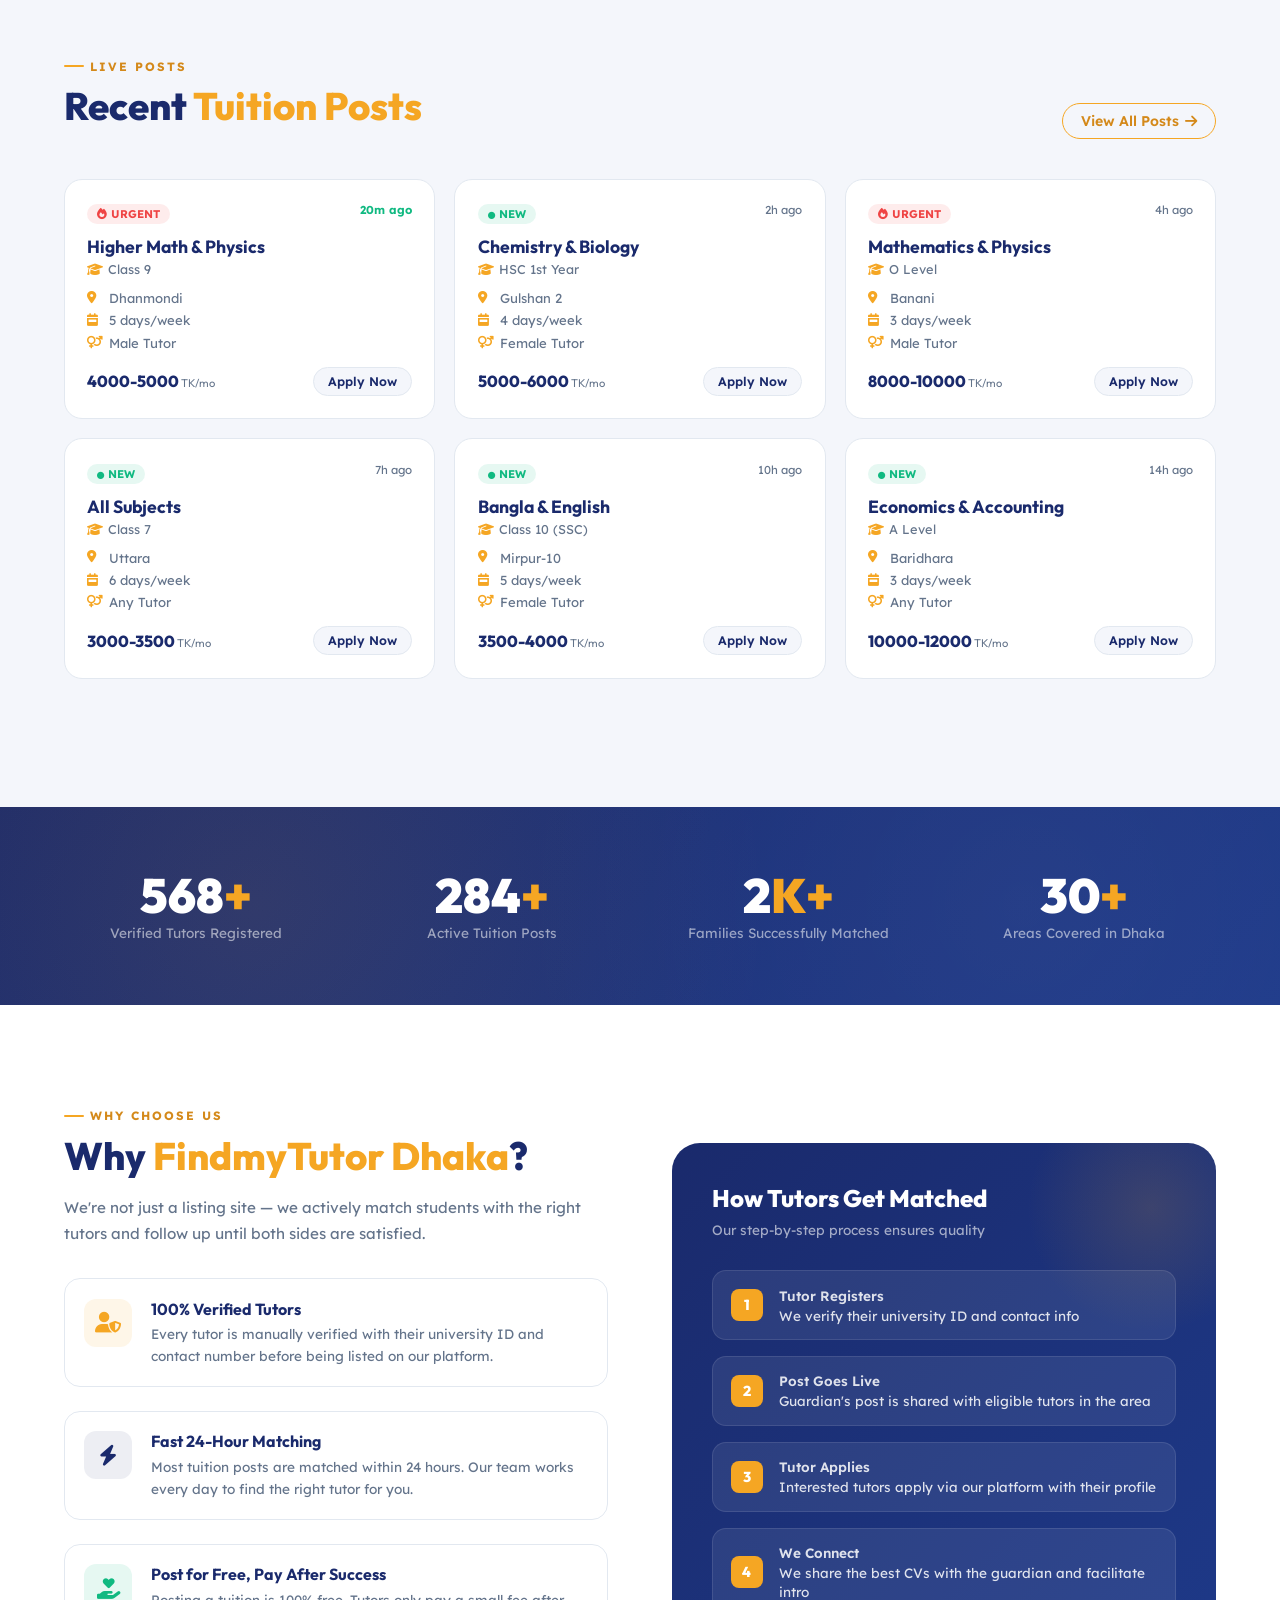
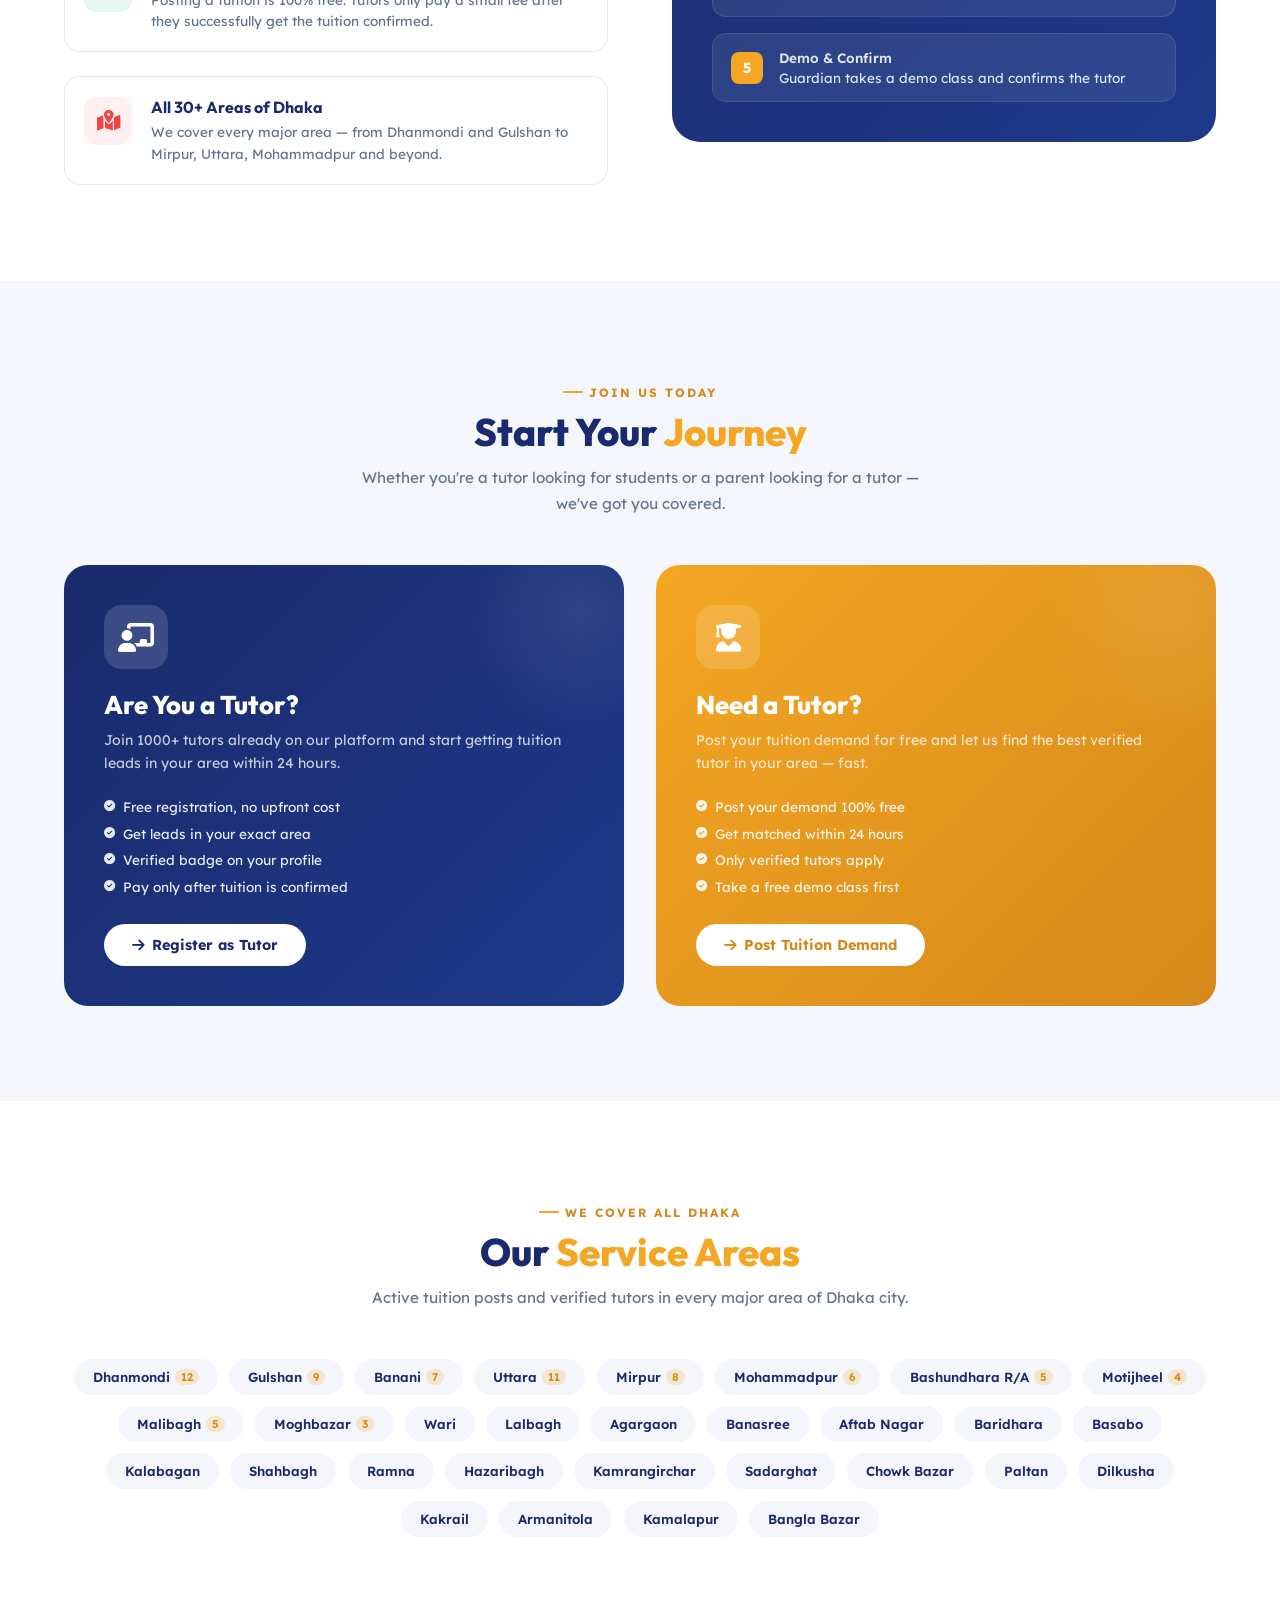
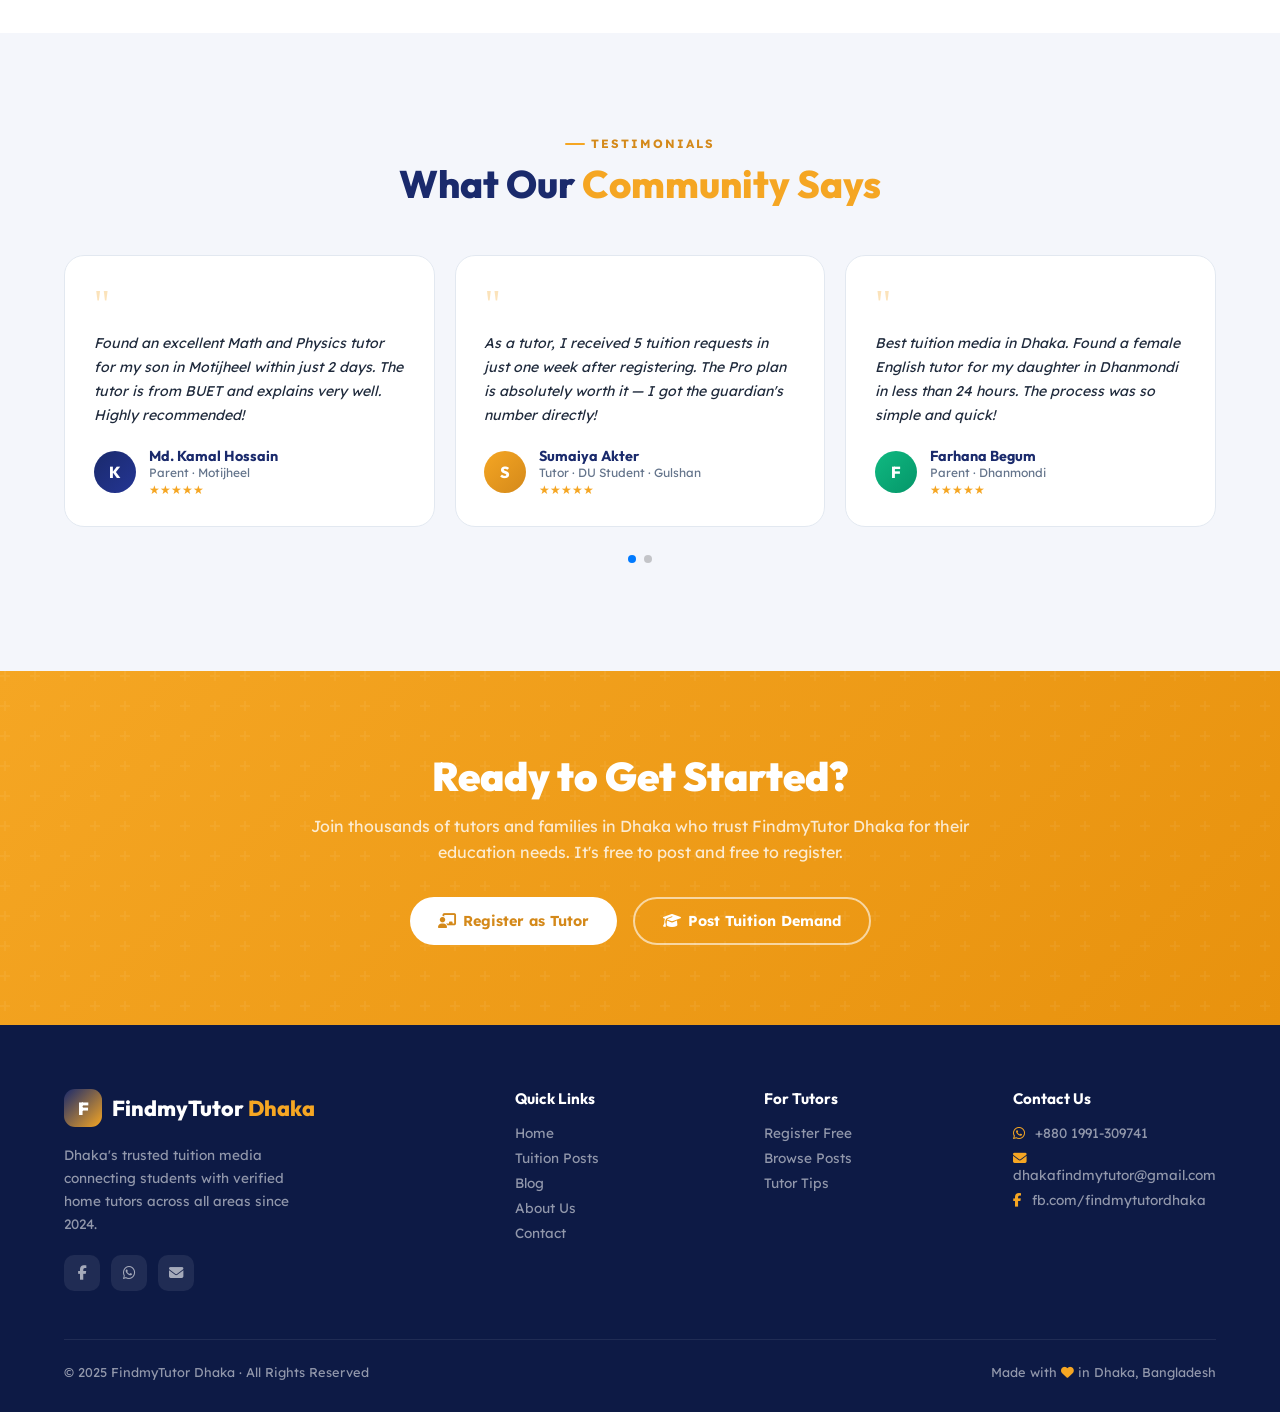
==== commit 7e2dcf8e: "add new features" ====
--- a/index.html
+++ b/index.html
@@ -2,250 +2,1718 @@
 <html lang="en">
 <head>
     <meta charset="UTF-8">
-    <meta name="viewport" content="width=device-width, initial-scale=1.0, user-scalable=yes">
-    <title>FindmyTutor Dhaka | Professional Tuition Media in Dhaka</title>
-    
+    <meta name="viewport" content="width=device-width, initial-scale=1.0">
+    <title>FindmyTutor Dhaka | #1 Tuition Media in Dhaka, Bangladesh</title>
+    <meta name="description" content="Bangladesh's most trusted tuition media. Find verified home tutors in Dhaka for all classes. Register as a tutor or post a tuition demand — free and fast.">
+    <meta property="og:title" content="FindmyTutor Dhaka | #1 Tuition Media in Dhaka">
+    <meta property="og:description" content="Find verified home tutors in Dhaka for all classes. 1000+ tutors, 500+ active posts.">
+    <meta property="og:type" content="website">
+
+    <link href="https://fonts.googleapis.com/css2?family=Outfit:wght@300;400;500;600;700;800;900&family=Lexend:wght@300;400;500;600&display=swap" rel="stylesheet">
     <link rel="stylesheet" href="https://cdnjs.cloudflare.com/ajax/libs/font-awesome/6.5.2/css/all.min.css">
-    <link href="https://fonts.googleapis.com/css2?family=Inter:opsz,wght@14..32,300;14..32,400;14..32,500;14..32,600;14..32,700;14..32,800&display=swap" rel="stylesheet">
     <link href="https://unpkg.com/aos@2.3.1/dist/aos.css" rel="stylesheet">
-    <link rel="stylesheet" href="https://cdn.jsdelivr.net/npm/swiper@11/swiper-bundle.min.css" />
-    <link rel="stylesheet" href="css/style.css">
-    
+    <link rel="stylesheet" href="https://cdn.jsdelivr.net/npm/swiper@11/swiper-bundle.min.css">
+
     <style>
-        .latest-tuition-section { padding: 5rem 5%; background: white; }
-        .section-header { text-align: center; margin-bottom: 3rem; }
-        .section-subtitle { color: #F5A623; font-weight: 600; letter-spacing: 2px; font-size: 0.8rem; text-transform: uppercase; margin-bottom: 0.5rem; }
-        .section-title { font-size: 2.5rem; font-weight: 700; color: #1A2A6C; }
-        .section-title span { color: #F5A623; }
-        .latest-grid { display: grid; grid-template-columns: repeat(auto-fit, minmax(320px, 1fr)); gap: 2rem; margin-bottom: 3rem; }
+        :root {
+            --navy: #1A2A6C;
+            --navy-mid: #1e3380;
+            --navy-light: #243594;
+            --gold: #F5A623;
+            --gold-dark: #d4891a;
+            --gold-light: #fbb84a;
+            --bg: #F4F6FB;
+            --white: #ffffff;
+            --text: #1E293B;
+            --muted: #64748B;
+            --border: #E2E8F0;
+            --success: #10b981;
+            --radius: 20px;
+        }
+
+        * { margin: 0; padding: 0; box-sizing: border-box; }
+        html { scroll-behavior: smooth; }
+
+        body {
+            font-family: 'Lexend', sans-serif;
+            background: var(--bg);
+            color: var(--text);
+            overflow-x: hidden;
+        }
+
+        /* ─── TICKER ─── */
+        .ticker-wrap {
+            background: var(--navy);
+            padding: 7px 0;
+            overflow: hidden;
+            position: fixed;
+            top: 0; width: 100%;
+            z-index: 1100;
+        }
+        .ticker-track {
+            display: flex;
+            gap: 3.5rem;
+            animation: tick 40s linear infinite;
+            white-space: nowrap;
+        }
+        .ticker-track span { font-size: 0.75rem; color: rgba(255,255,255,0.85); font-weight: 500; }
+        .ticker-track span i { color: var(--gold); margin-right: 5px; }
+        @keyframes tick { from { transform: translateX(0); } to { transform: translateX(-50%); } }
+
+        /* ─── NAVBAR ─── */
+        .navbar {
+            background: rgba(255,255,255,0.97);
+            backdrop-filter: blur(16px);
+            padding: 0.9rem 5%;
+            display: flex;
+            justify-content: space-between;
+            align-items: center;
+            position: fixed;
+            width: 100%; top: 32px;
+            z-index: 1000;
+            border-bottom: 1px solid var(--border);
+            transition: all 0.3s;
+        }
+        .navbar.scrolled {
+            box-shadow: 0 4px 30px rgba(0,0,0,0.08);
+            padding: 0.7rem 5%;
+        }
+        .logo { display: flex; align-items: center; gap: 10px; text-decoration: none; }
+        .logo-icon {
+            width: 38px; height: 38px;
+            background: linear-gradient(135deg, var(--navy), var(--gold));
+            border-radius: 11px;
+            display: flex; align-items: center; justify-content: center;
+            font-family: 'Outfit', sans-serif;
+            font-weight: 900; color: white; font-size: 1.1rem;
+        }
+        .logo-text { font-family: 'Outfit', sans-serif; font-size: 1.35rem; font-weight: 800; color: var(--navy); }
+        .logo-text span { color: var(--gold); }
+
+        .nav-links { display: flex; gap: 1.8rem; align-items: center; }
+        .nav-links a { text-decoration: none; color: var(--muted); font-weight: 500; font-size: 0.88rem; transition: color 0.2s; position: relative; }
+        .nav-links a::after { content:''; position: absolute; bottom:-3px; left:0; width:0; height:2px; background: var(--gold); transition: width 0.3s; border-radius: 2px; }
+        .nav-links a:hover::after, .nav-links a.active::after { width: 100%; }
+        .nav-links a:hover, .nav-links a.active { color: var(--navy); }
+
+        .nav-cta {
+            background: var(--gold) !important;
+            color: white !important;
+            padding: 8px 20px;
+            border-radius: 50px;
+            font-weight: 600 !important;
+            font-size: 0.82rem !important;
+            transition: all 0.2s !important;
+        }
+        .nav-cta::after { display: none !important; }
+        .nav-cta:hover { background: var(--gold-dark) !important; transform: translateY(-1px); box-shadow: 0 4px 12px rgba(245,166,35,0.35) !important; }
+
+        .mobile-menu { display: none; font-size: 1.4rem; cursor: pointer; color: var(--navy); }
+
+        /* ─── HERO ─── */
+        .hero {
+            min-height: 100vh;
+            padding: 9rem 5% 4rem;
+            background: linear-gradient(135deg, #0f1a4a 0%, #1A2A6C 40%, #1e3a8a 100%);
+            position: relative;
+            overflow: hidden;
+            display: flex;
+            align-items: center;
+        }
+
+        /* animated bg circles */
+        .hero-bg-circle {
+            position: absolute;
+            border-radius: 50%;
+            pointer-events: none;
+        }
+        .hbc1 {
+            width: 600px; height: 600px;
+            background: radial-gradient(circle, rgba(245,166,35,0.12) 0%, transparent 70%);
+            top: -100px; right: -100px;
+            animation: floatCircle 8s ease-in-out infinite;
+        }
+        .hbc2 {
+            width: 400px; height: 400px;
+            background: radial-gradient(circle, rgba(255,255,255,0.04) 0%, transparent 70%);
+            bottom: 0; left: 10%;
+            animation: floatCircle 10s ease-in-out infinite reverse;
+        }
+        .hbc3 {
+            width: 200px; height: 200px;
+            background: radial-gradient(circle, rgba(245,166,35,0.08) 0%, transparent 70%);
+            top: 30%; left: 40%;
+            animation: floatCircle 6s ease-in-out infinite 2s;
+        }
+        @keyframes floatCircle {
+            0%,100% { transform: translateY(0) scale(1); }
+            50% { transform: translateY(-30px) scale(1.05); }
+        }
+
+        /* grid pattern overlay */
+        .hero::after {
+            content: '';
+            position: absolute; inset: 0;
+            background-image: linear-gradient(rgba(255,255,255,0.02) 1px, transparent 1px),
+                              linear-gradient(90deg, rgba(255,255,255,0.02) 1px, transparent 1px);
+            background-size: 50px 50px;
+            pointer-events: none;
+        }
+
+        .hero-inner {
+            max-width: 1300px;
+            margin: 0 auto;
+            width: 100%;
+            display: grid;
+            grid-template-columns: 1fr 1fr;
+            gap: 4rem;
+            align-items: center;
+            position: relative;
+            z-index: 1;
+        }
+
+        .hero-badge {
+            display: inline-flex;
+            align-items: center;
+            gap: 7px;
+            background: rgba(245,166,35,0.15);
+            border: 1px solid rgba(245,166,35,0.3);
+            color: var(--gold-light);
+            padding: 6px 14px;
+            border-radius: 50px;
+            font-size: 0.75rem;
+            font-weight: 600;
+            margin-bottom: 1.5rem;
+            letter-spacing: 0.5px;
+        }
+        .hero-badge i { font-size: 0.65rem; }
+
+        .hero-title {
+            font-family: 'Outfit', sans-serif;
+            font-size: 3.6rem;
+            font-weight: 900;
+            color: white;
+            line-height: 1.1;
+            margin-bottom: 1.3rem;
+            letter-spacing: -1px;
+        }
+        .hero-title .line2 { color: var(--gold); display: block; }
+
+        .hero-subtitle {
+            font-size: 1rem;
+            color: rgba(255,255,255,0.65);
+            line-height: 1.7;
+            margin-bottom: 2rem;
+            max-width: 480px;
+        }
+
+        .hero-btns { display: flex; gap: 1rem; flex-wrap: wrap; margin-bottom: 2.5rem; }
+
+        .btn-hero-primary {
+            background: linear-gradient(135deg, var(--gold), var(--gold-dark));
+            color: white;
+            border: none;
+            padding: 14px 28px;
+            border-radius: 50px;
+            font-family: 'Lexend', sans-serif;
+            font-weight: 600;
+            font-size: 0.9rem;
+            cursor: pointer;
+            transition: all 0.25s;
+            display: flex; align-items: center; gap: 8px;
+            box-shadow: 0 6px 20px rgba(245,166,35,0.35);
+            text-decoration: none;
+        }
+        .btn-hero-primary:hover { transform: translateY(-2px); box-shadow: 0 10px 28px rgba(245,166,35,0.45); }
+
+        .btn-hero-outline {
+            background: rgba(255,255,255,0.08);
+            color: white;
+            border: 1.5px solid rgba(255,255,255,0.25);
+            padding: 14px 28px;
+            border-radius: 50px;
+            font-family: 'Lexend', sans-serif;
+            font-weight: 600;
+            font-size: 0.9rem;
+            cursor: pointer;
+            transition: all 0.25s;
+            display: flex; align-items: center; gap: 8px;
+            text-decoration: none;
+        }
+        .btn-hero-outline:hover { background: rgba(255,255,255,0.15); border-color: rgba(255,255,255,0.5); transform: translateY(-2px); }
+
+        /* hero stats strip */
+        .hero-stats {
+            display: flex;
+            gap: 2rem;
+            padding-top: 2rem;
+            border-top: 1px solid rgba(255,255,255,0.1);
+        }
+        .hstat { text-align: left; }
+        .hstat-num {
+            font-family: 'Outfit', sans-serif;
+            font-size: 2rem;
+            font-weight: 900;
+            color: var(--gold);
+            line-height: 1;
+        }
+        .hstat-label { font-size: 0.78rem; color: rgba(255,255,255,0.5); margin-top: 3px; }
+
+        /* hero right: card stack */
+        .hero-right { position: relative; }
+
+        .hero-card-stack {
+            position: relative;
+            height: 480px;
+        }
+
+        .hero-main-card {
+            background: white;
+            border-radius: 24px;
+            padding: 1.8rem;
+            box-shadow: 0 30px 60px rgba(0,0,0,0.3);
+            position: absolute;
+            top: 40px; left: 20px; right: 20px;
+            animation: cardFloat 5s ease-in-out infinite;
+        }
+        @keyframes cardFloat {
+            0%,100% { transform: translateY(0); }
+            50% { transform: translateY(-12px); }
+        }
+
+        .hero-card-stack::before {
+            content: '';
+            position: absolute;
+            top: 20px; left: 10px; right: 30px; bottom: -10px;
+            background: rgba(255,255,255,0.15);
+            border-radius: 24px;
+            z-index: -1;
+        }
+
+        .card-header-strip {
+            display: flex; justify-content: space-between; align-items: center;
+            margin-bottom: 1.2rem;
+        }
+        .card-new-badge {
+            background: rgba(16,185,129,0.1);
+            color: var(--success);
+            font-size: 0.72rem;
+            font-weight: 700;
+            padding: 4px 10px;
+            border-radius: 50px;
+            display: flex; align-items: center; gap: 4px;
+        }
+        .card-new-badge::before {
+            content: '';
+            width: 6px; height: 6px;
+            background: var(--success);
+            border-radius: 50%;
+            animation: pulse 1.5s infinite;
+        }
+        @keyframes pulse { 0%,100%{opacity:1;transform:scale(1)} 50%{opacity:0.5;transform:scale(1.4)} }
+
+        .card-salary {
+            font-family: 'Outfit', sans-serif;
+            font-size: 1.3rem;
+            font-weight: 800;
+            color: var(--navy);
+        }
+        .card-title-hero {
+            font-family: 'Outfit', sans-serif;
+            font-size: 1.3rem;
+            font-weight: 700;
+            color: var(--text);
+            margin-bottom: 0.3rem;
+        }
+        .card-area-hero { font-size: 0.82rem; color: var(--muted); margin-bottom: 1.2rem; }
+        .card-area-hero i { color: var(--gold); }
+
+        .card-chips { display: flex; gap: 0.5rem; flex-wrap: wrap; margin-bottom: 1.2rem; }
+        .chip {
+            background: var(--bg);
+            color: var(--navy);
+            padding: 5px 12px;
+            border-radius: 50px;
+            font-size: 0.75rem;
+            font-weight: 600;
+        }
+
+        .card-apply-btn {
+            width: 100%;
+            background: linear-gradient(135deg, var(--navy), var(--navy-light));
+            color: white;
+            border: none;
+            padding: 11px;
+            border-radius: 12px;
+            font-family: 'Lexend', sans-serif;
+            font-weight: 600;
+            font-size: 0.85rem;
+            cursor: pointer;
+        }
+
+        /* floating badges around card */
+        .float-badge {
+            position: absolute;
+            background: white;
+            border-radius: 14px;
+            padding: 10px 16px;
+            display: flex; align-items: center; gap: 8px;
+            font-size: 0.8rem;
+            font-weight: 600;
+            box-shadow: 0 8px 25px rgba(0,0,0,0.12);
+            white-space: nowrap;
+        }
+        .float-badge i { color: var(--gold); font-size: 1rem; }
+        .fb1 { top: 0; right: 0; animation: floatBadge 4s ease-in-out infinite; }
+        .fb2 { bottom: 60px; left: 0; animation: floatBadge 4s ease-in-out infinite 1.5s; }
+        .fb3 { bottom: 0; right: 20px; animation: floatBadge 4s ease-in-out infinite 0.8s; }
+        @keyframes floatBadge { 0%,100%{transform:translateY(0)} 50%{transform:translateY(-8px)} }
+
+        /* ─── SECTION SHARED ─── */
+        .section-label {
+            display: inline-flex;
+            align-items: center;
+            gap: 6px;
+            color: var(--gold-dark);
+            font-weight: 700;
+            font-size: 0.75rem;
+            text-transform: uppercase;
+            letter-spacing: 2px;
+            margin-bottom: 0.6rem;
+        }
+        .section-label::before {
+            content: '';
+            width: 20px; height: 2px;
+            background: var(--gold);
+            border-radius: 2px;
+        }
+        .section-title {
+            font-family: 'Outfit', sans-serif;
+            font-size: 2.4rem;
+            font-weight: 800;
+            color: var(--navy);
+            line-height: 1.2;
+            margin-bottom: 0.6rem;
+        }
+        .section-title span { color: var(--gold); }
+        .section-desc { color: var(--muted); font-size: 0.95rem; line-height: 1.7; max-width: 560px; }
+
+        /* ─── HOW IT WORKS ─── */
+        .how-section {
+            padding: 6rem 5%;
+            background: white;
+        }
+        .how-inner { max-width: 1300px; margin: 0 auto; }
+        .how-header { text-align: center; margin-bottom: 4rem; }
+        .how-header .section-desc { margin: 0 auto; }
+
+        .steps-grid {
+            display: grid;
+            grid-template-columns: repeat(3, 1fr);
+            gap: 0;
+            position: relative;
+        }
+        .steps-grid::before {
+            content: '';
+            position: absolute;
+            top: 40px; left: 16.66%; right: 16.66%;
+            height: 2px;
+            background: linear-gradient(90deg, var(--gold), var(--navy));
+            z-index: 0;
+        }
+
+        .step-card {
+            text-align: center;
+            padding: 0 2rem 2rem;
+            position: relative;
+            z-index: 1;
+        }
+        .step-num {
+            width: 80px; height: 80px;
+            border-radius: 50%;
+            display: flex; align-items: center; justify-content: center;
+            font-family: 'Outfit', sans-serif;
+            font-size: 1.8rem;
+            font-weight: 900;
+            margin: 0 auto 1.5rem;
+            position: relative;
+        }
+        .step-card:nth-child(1) .step-num { background: linear-gradient(135deg, var(--gold), var(--gold-dark)); color: white; box-shadow: 0 8px 25px rgba(245,166,35,0.35); }
+        .step-card:nth-child(2) .step-num { background: linear-gradient(135deg, var(--navy), var(--navy-light)); color: white; box-shadow: 0 8px 25px rgba(26,42,108,0.25); }
+        .step-card:nth-child(3) .step-num { background: linear-gradient(135deg, var(--success), #059669); color: white; box-shadow: 0 8px 25px rgba(16,185,129,0.3); }
+        .step-title { font-family: 'Outfit', sans-serif; font-size: 1.2rem; font-weight: 700; color: var(--navy); margin-bottom: 0.6rem; }
+        .step-desc { font-size: 0.88rem; color: var(--muted); line-height: 1.6; }
+
+        /* ─── LATEST POSTS ─── */
+        .latest-section {
+            padding: 6rem 5%;
+            background: var(--bg);
+        }
+        .latest-inner { max-width: 1300px; margin: 0 auto; }
+        .latest-header {
+            display: flex; justify-content: space-between; align-items: flex-end;
+            margin-bottom: 2.5rem; flex-wrap: wrap; gap: 1rem;
+        }
+        .view-all-link {
+            display: flex; align-items: center; gap: 6px;
+            color: var(--gold-dark);
+            font-weight: 600; font-size: 0.88rem;
+            text-decoration: none;
+            border: 1.5px solid var(--gold);
+            padding: 8px 18px;
+            border-radius: 50px;
+            transition: all 0.2s;
+        }
+        .view-all-link:hover { background: var(--gold); color: white; }
+
+        .latest-grid {
+            display: grid;
+            grid-template-columns: repeat(auto-fill, minmax(300px, 1fr));
+            gap: 1.2rem;
+            margin-bottom: 2rem;
+        }
+
         .latest-card {
             background: white;
-            border-radius: 20px;
-            padding: 1.5rem;
-            box-shadow: 0 4px 20px rgba(0, 0, 0, 0.05);
-            border: 1px solid #E2E8F0;
-            transition: all 0.3s;
+            border-radius: 18px;
+            padding: 1.4rem;
+            border: 1.5px solid var(--border);
+            transition: all 0.25s;
             position: relative;
             overflow: hidden;
-        }
-        .latest-card::before { content: ''; position: absolute; top: 0; left: 0; width: 4px; height: 100%; background: linear-gradient(135deg, #F5A623, #1A2A6C); }
-        .latest-card:hover { transform: translateY(-5px); box-shadow: 0 20px 35px -10px rgba(0, 0, 0, 0.1); border-color: #F5A623; }
-        .latest-badge { display: inline-block; background: rgba(245, 166, 35, 0.1); color: #F5A623; font-size: 0.7rem; padding: 4px 12px; border-radius: 50px; margin-bottom: 1rem; font-weight: 600; }
-        .latest-card h3 { font-size: 1.3rem; color: #1A2A6C; margin-bottom: 1rem; display: flex; align-items: center; gap: 8px; }
-        .latest-card h3 i { color: #F5A623; }
-        .latest-details { display: flex; flex-direction: column; gap: 0.6rem; margin-bottom: 1.5rem; }
-        .latest-detail { display: flex; align-items: center; gap: 10px; font-size: 0.85rem; color: #64748B; }
-        .latest-detail i { width: 18px; color: #F5A623; }
-        .view-all-btn { text-align: center; margin-top: 1rem; }
-        .btn-view-all { background: transparent; border: 2px solid #F5A623; color: #F5A623; padding: 12px 32px; border-radius: 50px; font-weight: 600; font-size: 1rem; cursor: pointer; transition: all 0.3s; text-decoration: none; display: inline-block; }
-        .btn-view-all:hover { background: #F5A623; color: white; transform: translateY(-2px); }
-        .empty-tuition { text-align: center; padding: 3rem; color: #64748B; background: #F8F9FC; border-radius: 20px; }
-        @media (max-width: 768px) { .section-title { font-size: 1.8rem; } .latest-grid { grid-template-columns: 1fr; } }
+            cursor: pointer;
+        }
+        .latest-card::after {
+            content: '';
+            position: absolute;
+            bottom: 0; left: 0; right: 0;
+            height: 3px;
+            background: linear-gradient(90deg, var(--gold), var(--navy));
+            transform: scaleX(0);
+            transform-origin: left;
+            transition: transform 0.3s;
+        }
+        .latest-card:hover { transform: translateY(-4px); box-shadow: 0 12px 35px rgba(0,0,0,0.08); border-color: transparent; }
+        .latest-card:hover::after { transform: scaleX(1); }
+
+        .lc-top { display: flex; justify-content: space-between; align-items: flex-start; margin-bottom: 0.8rem; }
+        .lc-badge { font-size: 0.7rem; font-weight: 700; padding: 3px 10px; border-radius: 50px; }
+        .lc-badge.new { background: rgba(16,185,129,0.1); color: var(--success); }
+        .lc-badge.urgent { background: rgba(239,68,68,0.1); color: #ef4444; }
+        .lc-time { font-size: 0.72rem; color: var(--muted); }
+
+        .lc-subject {
+            font-family: 'Outfit', sans-serif;
+            font-size: 1.1rem; font-weight: 700;
+            color: var(--navy); margin-bottom: 0.2rem;
+        }
+        .lc-class { font-size: 0.8rem; color: var(--muted); margin-bottom: 0.8rem; }
+
+        .lc-details { display: flex; flex-direction: column; gap: 0.4rem; margin-bottom: 1rem; }
+        .lc-row { display: flex; align-items: center; gap: 8px; font-size: 0.82rem; color: var(--muted); }
+        .lc-row i { color: var(--gold); width: 14px; font-size: 0.78rem; }
+
+        .lc-footer { display: flex; justify-content: space-between; align-items: center; }
+        .lc-salary {
+            font-family: 'Outfit', sans-serif;
+            font-size: 1rem; font-weight: 800; color: var(--navy);
+        }
+        .lc-apply {
+            background: var(--bg);
+            border: 1.5px solid var(--border);
+            color: var(--navy);
+            padding: 6px 14px;
+            border-radius: 50px;
+            font-size: 0.78rem;
+            font-weight: 600;
+            cursor: pointer;
+            transition: all 0.2s;
+            font-family: 'Lexend', sans-serif;
+        }
+        .lc-apply:hover { background: var(--gold); border-color: var(--gold); color: white; }
+
+        /* loading skeleton */
+        .skeleton { background: linear-gradient(90deg, #f0f4f8 25%, #e8edf2 50%, #f0f4f8 75%); background-size: 200%; animation: shimmer 1.5s infinite; border-radius: 8px; }
+        @keyframes shimmer { 0%{background-position:200%} 100%{background-position:-200%} }
+
+        /* ─── STATS BANNER ─── */
+        .stats-banner {
+            background: linear-gradient(135deg, var(--navy) 0%, #1e3a8a 100%);
+            padding: 4rem 5%;
+            position: relative;
+            overflow: hidden;
+        }
+        .stats-banner::before {
+            content: '';
+            position: absolute; inset: 0;
+            background-image: radial-gradient(circle at 20% 50%, rgba(245,166,35,0.1) 0%, transparent 50%),
+                              radial-gradient(circle at 80% 50%, rgba(255,255,255,0.04) 0%, transparent 50%);
+        }
+        .stats-banner-inner {
+            max-width: 1300px; margin: 0 auto;
+            display: grid;
+            grid-template-columns: repeat(4, 1fr);
+            gap: 2rem;
+            position: relative;
+        }
+        .stat-item { text-align: center; }
+        .stat-number {
+            font-family: 'Outfit', sans-serif;
+            font-size: 3rem; font-weight: 900;
+            color: white; line-height: 1;
+            margin-bottom: 0.3rem;
+        }
+        .stat-number span { color: var(--gold); }
+        .stat-desc { font-size: 0.85rem; color: rgba(255,255,255,0.55); }
+        .stat-divider { width: 1px; background: rgba(255,255,255,0.1); margin: 0 auto; }
+
+        /* ─── WHY US ─── */
+        .why-section { padding: 6rem 5%; background: white; }
+        .why-inner { max-width: 1300px; margin: 0 auto; }
+        .why-grid {
+            display: grid;
+            grid-template-columns: 1fr 1fr;
+            gap: 4rem;
+            align-items: center;
+        }
+        .why-list { display: flex; flex-direction: column; gap: 1.5rem; }
+        .why-item {
+            display: flex; gap: 1.2rem; align-items: flex-start;
+            padding: 1.2rem;
+            border-radius: 16px;
+            border: 1.5px solid var(--border);
+            transition: all 0.25s;
+            cursor: default;
+        }
+        .why-item:hover { border-color: var(--gold); background: #fffbf3; transform: translateX(6px); }
+        .why-icon {
+            width: 48px; height: 48px;
+            border-radius: 12px;
+            display: flex; align-items: center; justify-content: center;
+            font-size: 1.3rem;
+            flex-shrink: 0;
+        }
+        .wi1 { background: rgba(245,166,35,0.1); color: var(--gold); }
+        .wi2 { background: rgba(26,42,108,0.08); color: var(--navy); }
+        .wi3 { background: rgba(16,185,129,0.1); color: var(--success); }
+        .wi4 { background: rgba(239,68,68,0.08); color: #ef4444; }
+        .why-text h4 { font-family: 'Outfit', sans-serif; font-weight: 700; color: var(--navy); margin-bottom: 0.3rem; }
+        .why-text p { font-size: 0.85rem; color: var(--muted); line-height: 1.6; }
+
+        .why-visual {
+            background: linear-gradient(135deg, var(--navy), #1e3a8a);
+            border-radius: 28px;
+            padding: 2.5rem;
+            color: white;
+            position: relative;
+            overflow: hidden;
+        }
+        .why-visual::before {
+            content: '';
+            position: absolute;
+            top: -60px; right: -60px;
+            width: 250px; height: 250px;
+            background: radial-gradient(circle, rgba(245,166,35,0.15), transparent 70%);
+        }
+        .wv-title { font-family: 'Outfit', sans-serif; font-size: 1.5rem; font-weight: 800; margin-bottom: 0.5rem; }
+        .wv-sub { font-size: 0.85rem; opacity: 0.6; margin-bottom: 2rem; }
+
+        .wv-steps { display: flex; flex-direction: column; gap: 1rem; }
+        .wv-step {
+            display: flex; align-items: center; gap: 1rem;
+            background: rgba(255,255,255,0.08);
+            border-radius: 14px;
+            padding: 0.9rem 1.1rem;
+            border: 1px solid rgba(255,255,255,0.1);
+        }
+        .wv-step-num {
+            width: 32px; height: 32px;
+            background: var(--gold);
+            border-radius: 8px;
+            display: flex; align-items: center; justify-content: center;
+            font-family: 'Outfit', sans-serif;
+            font-weight: 800; font-size: 0.9rem;
+            flex-shrink: 0;
+        }
+        .wv-step-text { font-size: 0.85rem; opacity: 0.85; line-height: 1.4; }
+        .wv-step-text strong { display: block; opacity: 1; font-weight: 600; margin-bottom: 1px; }
+
+        /* ─── REGISTER SECTION ─── */
+        .register-section { padding: 6rem 5%; background: var(--bg); }
+        .register-inner { max-width: 1300px; margin: 0 auto; }
+        .register-header { text-align: center; margin-bottom: 3rem; }
+        .register-grid { display: grid; grid-template-columns: 1fr 1fr; gap: 2rem; }
+
+        .reg-card {
+            border-radius: 24px;
+            padding: 2.5rem;
+            position: relative;
+            overflow: hidden;
+            transition: transform 0.3s;
+        }
+        .reg-card:hover { transform: translateY(-6px); }
+        .reg-card.tutor { background: linear-gradient(135deg, var(--navy), #1e3a8a); color: white; }
+        .reg-card.student { background: linear-gradient(135deg, var(--gold), var(--gold-dark)); color: white; }
+
+        .reg-card::before {
+            content: '';
+            position: absolute;
+            top: -80px; right: -80px;
+            width: 250px; height: 250px;
+            background: radial-gradient(circle, rgba(255,255,255,0.08), transparent 70%);
+        }
+
+        .reg-icon {
+            width: 64px; height: 64px;
+            background: rgba(255,255,255,0.15);
+            border-radius: 18px;
+            display: flex; align-items: center; justify-content: center;
+            font-size: 1.8rem;
+            margin-bottom: 1.2rem;
+        }
+        .reg-title { font-family: 'Outfit', sans-serif; font-size: 1.6rem; font-weight: 800; margin-bottom: 0.5rem; }
+        .reg-desc { font-size: 0.88rem; opacity: 0.75; line-height: 1.6; margin-bottom: 1.5rem; }
+        .reg-perks { display: flex; flex-direction: column; gap: 0.6rem; margin-bottom: 1.8rem; }
+        .reg-perk { display: flex; align-items: center; gap: 8px; font-size: 0.85rem; opacity: 0.9; }
+        .reg-perk i { font-size: 0.7rem; }
+        .reg-btn {
+            background: white;
+            border: none;
+            padding: 12px 28px;
+            border-radius: 50px;
+            font-family: 'Lexend', sans-serif;
+            font-weight: 700;
+            font-size: 0.9rem;
+            cursor: pointer;
+            transition: all 0.2s;
+            display: inline-flex; align-items: center; gap: 7px;
+        }
+        .reg-card.tutor .reg-btn { color: var(--navy); }
+        .reg-card.student .reg-btn { color: var(--gold-dark); }
+        .reg-btn:hover { transform: scale(1.03); box-shadow: 0 6px 20px rgba(0,0,0,0.15); }
+
+        /* ─── AREAS ─── */
+        .areas-section { padding: 6rem 5%; background: white; }
+        .areas-inner { max-width: 1300px; margin: 0 auto; }
+        .areas-header { text-align: center; margin-bottom: 3rem; }
+        .areas-grid { display: flex; flex-wrap: wrap; gap: 0.7rem; justify-content: center; }
+        .area-pill {
+            background: var(--bg);
+            color: var(--navy);
+            padding: 9px 18px;
+            border-radius: 50px;
+            font-size: 0.83rem;
+            font-weight: 600;
+            cursor: pointer;
+            transition: all 0.2s;
+            border: 1.5px solid transparent;
+            text-decoration: none;
+            display: inline-flex; align-items: center; gap: 5px;
+        }
+        .area-pill:hover { background: var(--navy); color: white; transform: translateY(-2px); }
+        .area-pill .count { font-size: 0.7rem; background: rgba(245,166,35,0.2); color: var(--gold-dark); padding: 1px 6px; border-radius: 50px; }
+
+        /* ─── TESTIMONIALS ─── */
+        .reviews-section { padding: 6rem 5%; background: var(--bg); }
+        .reviews-inner { max-width: 1300px; margin: 0 auto; }
+        .reviews-header { text-align: center; margin-bottom: 3rem; }
+        .swiper { padding-bottom: 3rem !important; }
+        .review-card {
+            background: white;
+            border-radius: 20px;
+            padding: 1.8rem;
+            border: 1.5px solid var(--border);
+            height: 100%;
+        }
+        .review-quote { font-size: 2.5rem; color: var(--gold); opacity: 0.3; font-family: Georgia, serif; line-height: 1; margin-bottom: 0.5rem; }
+        .review-text { font-size: 0.88rem; color: var(--text); line-height: 1.7; margin-bottom: 1.2rem; font-style: italic; }
+        .review-author-row { display: flex; align-items: center; gap: 0.8rem; }
+        .review-avatar {
+            width: 42px; height: 42px;
+            border-radius: 50%;
+            display: flex; align-items: center; justify-content: center;
+            font-family: 'Outfit', sans-serif;
+            font-weight: 800; color: white; font-size: 1rem;
+        }
+        .av1 { background: linear-gradient(135deg, var(--navy), var(--navy-light)); }
+        .av2 { background: linear-gradient(135deg, var(--gold), var(--gold-dark)); }
+        .av3 { background: linear-gradient(135deg, var(--success), #059669); }
+        .av4 { background: linear-gradient(135deg, #8b5cf6, #6d28d9); }
+        .review-name { font-family: 'Outfit', sans-serif; font-weight: 700; color: var(--navy); font-size: 0.9rem; }
+        .review-role { font-size: 0.75rem; color: var(--muted); }
+        .review-stars { color: var(--gold); font-size: 0.75rem; margin-top: 2px; }
+
+        /* ─── CTA BANNER ─── */
+        .cta-banner {
+            padding: 5rem 5%;
+            background: linear-gradient(135deg, var(--gold) 0%, #e8920e 100%);
+            position: relative;
+            overflow: hidden;
+            text-align: center;
+        }
+        .cta-banner::before {
+            content: '';
+            position: absolute; inset: 0;
+            background: url("data:image/svg+xml,%3Csvg width='60' height='60' viewBox='0 0 60 60' xmlns='http://www.w3.org/2000/svg'%3E%3Cg fill='none' fill-rule='evenodd'%3E%3Cg fill='%23ffffff' fill-opacity='0.05'%3E%3Cpath d='M36 34v-4h-2v4h-4v2h4v4h2v-4h4v-2h-4zm0-30V0h-2v4h-4v2h4v4h2V6h4V4h-4zM6 34v-4H4v4H0v2h4v4h2v-4h4v-2H6zM6 4V0H4v4H0v2h4v4h2V6h4V4H6z'/%3E%3C/g%3E%3C/g%3E%3C/svg%3E");
+        }
+        .cta-inner { max-width: 700px; margin: 0 auto; position: relative; }
+        .cta-title { font-family: 'Outfit', sans-serif; font-size: 2.5rem; font-weight: 900; color: white; margin-bottom: 0.8rem; }
+        .cta-sub { color: rgba(255,255,255,0.8); font-size: 1rem; margin-bottom: 2rem; line-height: 1.6; }
+        .cta-btns { display: flex; gap: 1rem; justify-content: center; flex-wrap: wrap; }
+        .btn-cta-white {
+            background: white;
+            color: var(--gold-dark);
+            border: none;
+            padding: 13px 28px;
+            border-radius: 50px;
+            font-family: 'Lexend', sans-serif;
+            font-weight: 700;
+            font-size: 0.9rem;
+            cursor: pointer;
+            transition: all 0.2s;
+            display: flex; align-items: center; gap: 7px;
+            text-decoration: none;
+        }
+        .btn-cta-white:hover { transform: translateY(-2px); box-shadow: 0 8px 25px rgba(0,0,0,0.15); }
+        .btn-cta-outline {
+            background: transparent;
+            color: white;
+            border: 2px solid rgba(255,255,255,0.6);
+            padding: 13px 28px;
+            border-radius: 50px;
+            font-family: 'Lexend', sans-serif;
+            font-weight: 700;
+            font-size: 0.9rem;
+            cursor: pointer;
+            transition: all 0.2s;
+            display: flex; align-items: center; gap: 7px;
+            text-decoration: none;
+        }
+        .btn-cta-outline:hover { background: rgba(255,255,255,0.15); border-color: white; transform: translateY(-2px); }
+
+        /* ─── FOOTER ─── */
+        .footer {
+            background: #0d1a45;
+            color: rgba(255,255,255,0.55);
+            padding: 4rem 5% 2rem;
+        }
+        .footer-inner { max-width: 1300px; margin: 0 auto; }
+        .footer-grid { display: grid; grid-template-columns: 2fr 1fr 1fr 1fr; gap: 3rem; margin-bottom: 3rem; }
+
+        .footer-brand .logo { margin-bottom: 1rem; }
+        .footer-brand .logo-text { color: white; }
+        .footer-brand p { font-size: 0.85rem; line-height: 1.7; max-width: 260px; margin-bottom: 1.2rem; }
+
+        .social-row { display: flex; gap: 0.7rem; }
+        .social-btn {
+            width: 36px; height: 36px;
+            background: rgba(255,255,255,0.08);
+            border-radius: 10px;
+            display: flex; align-items: center; justify-content: center;
+            color: rgba(255,255,255,0.6);
+            font-size: 0.9rem;
+            text-decoration: none;
+            transition: all 0.2s;
+        }
+        .social-btn:hover { background: var(--gold); color: white; transform: translateY(-2px); }
+
+        .footer-col h4 { color: white; font-family: 'Outfit', sans-serif; font-weight: 700; font-size: 0.95rem; margin-bottom: 1rem; }
+        .footer-col a { display: block; color: rgba(255,255,255,0.55); text-decoration: none; font-size: 0.85rem; margin-bottom: 0.5rem; transition: color 0.2s; }
+        .footer-col a:hover { color: var(--gold); }
+        .footer-col p { font-size: 0.85rem; margin-bottom: 0.5rem; }
+        .footer-col p i { color: var(--gold); margin-right: 6px; }
+
+        .footer-bottom {
+            border-top: 1px solid rgba(255,255,255,0.08);
+            padding-top: 1.5rem;
+            display: flex;
+            justify-content: space-between;
+            align-items: center;
+            flex-wrap: wrap;
+            gap: 0.5rem;
+            font-size: 0.8rem;
+        }
+
+        /* ─── MODALS ─── */
+        .modal {
+            display: none;
+            position: fixed; inset: 0;
+            background: rgba(0,0,0,0.55);
+            backdrop-filter: blur(5px);
+            z-index: 2000;
+            justify-content: center;
+            align-items: center;
+            padding: 1rem;
+        }
+        .modal.open { display: flex; }
+        .modal-box {
+            background: white;
+            border-radius: 24px;
+            padding: 2rem;
+            max-width: 480px; width: 100%;
+            max-height: 90vh; overflow-y: auto;
+            animation: popIn 0.3s cubic-bezier(0.34,1.56,0.64,1);
+        }
+        @keyframes popIn { from{opacity:0;transform:scale(0.88)} to{opacity:1;transform:scale(1)} }
+        .modal-hdr { display: flex; justify-content: space-between; align-items: center; margin-bottom: 1.5rem; }
+        .modal-hdr h3 { font-family: 'Outfit', sans-serif; font-size: 1.3rem; font-weight: 800; color: var(--navy); }
+        .modal-close { width: 32px; height: 32px; border-radius: 50%; border: none; background: var(--bg); cursor: pointer; font-size: 1rem; color: var(--muted); }
+        .modal-close:hover { background: var(--border); }
+        .form-group { margin-bottom: 1rem; }
+        .form-group label { font-size: 0.82rem; font-weight: 600; color: var(--text); display: block; margin-bottom: 0.4rem; }
+        .form-group input, .form-group select, .form-group textarea {
+            width: 100%;
+            padding: 10px 14px;
+            border: 1.5px solid var(--border);
+            border-radius: 10px;
+            font-family: 'Lexend', sans-serif;
+            font-size: 0.85rem; outline: none;
+            transition: border-color 0.2s;
+            background: white;
+        }
+        .form-group input:focus, .form-group select:focus { border-color: var(--gold); }
+        .form-row { display: grid; grid-template-columns: 1fr 1fr; gap: 0.8rem; }
+        .submit-btn {
+            width: 100%;
+            background: linear-gradient(135deg, var(--navy), var(--navy-light));
+            color: white; border: none;
+            padding: 13px;
+            border-radius: 50px;
+            font-family: 'Lexend', sans-serif;
+            font-weight: 700; font-size: 0.9rem;
+            cursor: pointer; transition: all 0.2s; margin-top: 0.5rem;
+        }
+        .submit-btn:hover { opacity: 0.92; transform: translateY(-1px); }
+        .submit-btn.gold-btn { background: linear-gradient(135deg, var(--gold), var(--gold-dark)); }
+
+        /* ─── RESPONSIVE ─── */
+        @media (max-width: 1024px) {
+            .hero-title { font-size: 2.8rem; }
+            .steps-grid::before { display: none; }
+            .why-grid { grid-template-columns: 1fr; }
+            .why-visual { display: none; }
+            .footer-grid { grid-template-columns: 1fr 1fr; }
+        }
+        @media (max-width: 768px) {
+            .navbar { padding: 0.8rem 4%; }
+            .nav-links { display: none; }
+            .mobile-menu { display: block; }
+            .nav-links.open {
+                display: flex; flex-direction: column;
+                position: absolute; top: 62px; left: 0;
+                width: 100%; background: white;
+                padding: 1rem 4%; box-shadow: 0 10px 30px rgba(0,0,0,0.1);
+                gap: 1rem;
+            }
+            .hero { padding: 8rem 4% 4rem; }
+            .hero-inner { grid-template-columns: 1fr; gap: 3rem; }
+            .hero-title { font-size: 2.2rem; }
+            .hero-right { display: none; }
+            .hero-stats { gap: 1.5rem; }
+            .steps-grid { grid-template-columns: 1fr; gap: 2rem; }
+            .stats-banner-inner { grid-template-columns: 1fr 1fr; }
+            .register-grid { grid-template-columns: 1fr; }
+            .section-title { font-size: 1.9rem; }
+            .footer-grid { grid-template-columns: 1fr; gap: 2rem; }
+            .latest-grid { grid-template-columns: 1fr; }
+            .form-row { grid-template-columns: 1fr; }
+            .cta-title { font-size: 1.9rem; }
+        }
     </style>
 </head>
 <body>
 
+<!-- ═══ TICKER ═══ -->
+<div class="ticker-wrap">
+    <div class="ticker-track">
+        <span><i class="fas fa-circle" style="font-size:.45rem"></i> New tuition posted in Dhanmondi — Class 9 Science</span>
+        <span><i class="fas fa-circle" style="font-size:.45rem"></i> Tutor confirmed in Gulshan 2 — HSC English</span>
+        <span><i class="fas fa-circle" style="font-size:.45rem"></i> 3 tutors registered from BUET & DU today</span>
+        <span><i class="fas fa-circle" style="font-size:.45rem"></i> Urgent tuition in Uttara — Class 8 Math</span>
+        <span><i class="fas fa-circle" style="font-size:.45rem"></i> Post a tuition free — get matched in 24 hours</span>
+        <span><i class="fas fa-circle" style="font-size:.45rem"></i> 12 active posts in Dhanmondi right now</span>
+        <span><i class="fas fa-circle" style="font-size:.45rem"></i> Tutor found in Banani — O Level Physics</span>
+        <span><i class="fas fa-circle" style="font-size:.45rem"></i> New tuition posted in Mirpur — Class 6 All Subjects</span>
+        <!-- duplicated for seamless loop -->
+        <span><i class="fas fa-circle" style="font-size:.45rem"></i> New tuition posted in Dhanmondi — Class 9 Science</span>
+        <span><i class="fas fa-circle" style="font-size:.45rem"></i> Tutor confirmed in Gulshan 2 — HSC English</span>
+        <span><i class="fas fa-circle" style="font-size:.45rem"></i> 3 tutors registered from BUET & DU today</span>
+        <span><i class="fas fa-circle" style="font-size:.45rem"></i> Urgent tuition in Uttara — Class 8 Math</span>
+        <span><i class="fas fa-circle" style="font-size:.45rem"></i> Post a tuition free — get matched in 24 hours</span>
+        <span><i class="fas fa-circle" style="font-size:.45rem"></i> 12 active posts in Dhanmondi right now</span>
+        <span><i class="fas fa-circle" style="font-size:.45rem"></i> Tutor found in Banani — O Level Physics</span>
+        <span><i class="fas fa-circle" style="font-size:.45rem"></i> New tuition posted in Mirpur — Class 6 All Subjects</span>
+    </div>
+</div>
+
+<!-- ═══ NAVBAR ═══ -->
 <nav class="navbar" id="navbar">
     <a href="index.html" class="logo">
         <div class="logo-icon">F</div>
         <span class="logo-text">FindmyTutor <span>Dhaka</span></span>
     </a>
-    <div class="nav-links">
+    <div class="nav-links" id="navLinks">
         <a href="index.html" class="active">Home</a>
         <a href="tuition.html">Tuition Posts</a>
         <a href="blog.html">Blog</a>
         <a href="about.html">About</a>
         <a href="contact.html">Contact</a>
+        <a href="https://forms.gle/4NifvjzPgk47z1877" target="_blank" class="nav-cta"><i class="fas fa-plus"></i> Post Tuition</a>
     </div>
-    <div class="mobile-menu" onclick="toggleMobileMenu()"><i class="fas fa-bars"></i></div>
+    <div class="mobile-menu" onclick="toggleNav()"><i class="fas fa-bars"></i></div>
 </nav>
 
-<section class="hero">
-    <div class="hero-content" data-aos="fade-up">
-        <div class="hero-badge"><i class="fas fa-star"></i> Bangladesh's Trusted Tuition Media</div>
-        <h1>Find Your Perfect <span class="highlight">Tutor</span> or <span class="highlight">Tuition</span> in Dhaka</h1>
-        <p>Connecting students and tutors across all areas of Dhaka city with our intelligent matching system.</p>
-        <div class="hero-buttons">
-            <button class="btn-primary" onclick="openModal('tutor')"><i class="fas fa-chalkboard-user"></i> Register as Tutor</button>
-            <button class="btn-outline" onclick="openModal('student')"><i class="fas fa-graduation-cap"></i> Find a Tutor</button>
-        </div>
-        <div class="hero-stats">
-            <div class="stat-item"><div class="stat-number" id="totalTutors">1000+</div><div class="stat-label">Verified Tutors</div></div>
-            <div class="stat-item"><div class="stat-number" id="totalPosts">500+</div><div class="stat-label">Active Tuitions</div></div>
-            <div class="stat-item"><div class="stat-number">2000+</div><div class="stat-label">Happy Families</div></div>
-        </div>
-    </div>
-    <div class="hero-image" data-aos="fade-left">
-        <img src="https://placehold.co/500x450/1A2A6C/FFFFFF?text=FindmyTutor+Dhaka" alt="FindmyTutor Dhaka">
-        <div class="floating-card floating-card-1"><i class="fas fa-check-circle" style="color: #F5A623;"></i><span>100% Verified Tutors</span></div>
-        <div class="floating-card floating-card-2"><i class="fas fa-clock" style="color: #F5A623;"></i><span>Quick Matching</span></div>
+<!-- ═══ HERO ═══ -->
+<section class="hero" id="home">
+    <div class="hero-bg-circle hbc1"></div>
+    <div class="hero-bg-circle hbc2"></div>
+    <div class="hero-bg-circle hbc3"></div>
+
+    <div class="hero-inner">
+        <!-- LEFT -->
+        <div data-aos="fade-right" data-aos-duration="800">
+            <div class="hero-badge">
+                <i class="fas fa-shield-check"></i>
+                #1 Trusted Tuition Media in Dhaka
+            </div>
+            <h1 class="hero-title">
+                Find Your Perfect
+                <span class="line2">Home Tutor<br>in Dhaka</span>
+            </h1>
+            <p class="hero-subtitle">
+                Connecting students with verified, qualified tutors across all 30+ areas of Dhaka city. Fast matching, trusted tutors, zero hassle.
+            </p>
+            <div class="hero-btns">
+                <button class="btn-hero-primary" onclick="openModal('tutor')">
+                    <i class="fas fa-chalkboard-user"></i> Register as Tutor
+                </button>
+                <button class="btn-hero-outline" onclick="openModal('student')">
+                    <i class="fas fa-graduation-cap"></i> Find a Tutor
+                </button>
+            </div>
+            <div class="hero-stats">
+                <div class="hstat">
+                    <div class="hstat-num" id="heroTutors">1000+</div>
+                    <div class="hstat-label">Verified Tutors</div>
+                </div>
+                <div class="hstat">
+                    <div class="hstat-num" id="heroPosts">500+</div>
+                    <div class="hstat-label">Active Posts</div>
+                </div>
+                <div class="hstat">
+                    <div class="hstat-num">2K+</div>
+                    <div class="hstat-label">Happy Families</div>
+                </div>
+                <div class="hstat">
+                    <div class="hstat-num">24h</div>
+                    <div class="hstat-label">Avg Response</div>
+                </div>
+            </div>
+        </div>
+
+        <!-- RIGHT: Floating card -->
+        <div class="hero-right" data-aos="fade-left" data-aos-duration="900" data-aos-delay="150">
+            <div class="hero-card-stack">
+                <div class="hero-main-card">
+                    <div class="card-header-strip">
+                        <span class="card-new-badge">NEW POST</span>
+                        <span class="card-salary">৳ 4,500/mo</span>
+                    </div>
+                    <div class="card-title-hero">Higher Math + Physics</div>
+                    <div class="card-area-hero"><i class="fas fa-map-marker-alt"></i> Dhanmondi, Dhaka</div>
+                    <div class="card-chips">
+                        <span class="chip">Class 9</span>
+                        <span class="chip">Science Group</span>
+                        <span class="chip">5 days/week</span>
+                        <span class="chip">Male Tutor</span>
+                    </div>
+                    <button class="card-apply-btn"><i class="fas fa-hand-point-right"></i> Apply for This Tuition</button>
+                </div>
+
+                <div class="float-badge fb1">
+                    <i class="fas fa-user-check"></i>
+                    <span>100% Verified Tutors</span>
+                </div>
+                <div class="float-badge fb2">
+                    <i class="fas fa-bolt"></i>
+                    <span>Matched in 24 hours</span>
+                </div>
+                <div class="float-badge fb3">
+                    <i class="fas fa-shield-halved"></i>
+                    <span>Safe & Trusted</span>
+                </div>
+            </div>
+        </div>
     </div>
 </section>
 
-<section class="latest-tuition-section" id="latestTuitionSection">
-    <div class="container">
-        <div class="section-header" data-aos="fade-up">
-            <div class="section-subtitle">LATEST OPPORTUNITIES</div>
-            <h2 class="section-title">Recent <span>Tuition Posts</span></h2>
-        </div>
-        <div class="latest-grid" id="latestTuitionsGrid">
-            <div class="empty-tuition"><i class="fas fa-spinner fa-spin"></i> Loading latest tuitions...</div>
-        </div>
-        <div class="view-all-btn" data-aos="fade-up">
-            <a href="tuition.html" class="btn-view-all"><i class="fas fa-eye"></i> View All Tuitions</a>
+<!-- ═══ HOW IT WORKS ═══ -->
+<section class="how-section" id="how">
+    <div class="how-inner">
+        <div class="how-header" data-aos="fade-up">
+            <div class="section-label">Simple Process</div>
+            <h2 class="section-title">How It <span>Works</span></h2>
+            <p class="section-desc">Get matched with the perfect tutor in 3 simple steps. No complicated process, no hidden fees.</p>
+        </div>
+        <div class="steps-grid">
+            <div class="step-card" data-aos="fade-up" data-aos-delay="0">
+                <div class="step-num">1</div>
+                <div class="step-title">Post Your Tuition</div>
+                <p class="step-desc">Fill out our simple Google Form with your requirements — class, subject, area, and preferred tutor type. Takes less than 2 minutes.</p>
+            </div>
+            <div class="step-card" data-aos="fade-up" data-aos-delay="150">
+                <div class="step-num">2</div>
+                <div class="step-title">We Find Tutors</div>
+                <p class="step-desc">Our team reviews your post and shares it with qualified, verified tutors in your area. Tutors apply directly with their details.</p>
+            </div>
+            <div class="step-card" data-aos="fade-up" data-aos-delay="300">
+                <div class="step-num">3</div>
+                <div class="step-title">Start Learning</div>
+                <p class="step-desc">We connect you with the best matched tutor. Take a demo class and confirm. Most families get matched within 24 hours!</p>
+            </div>
         </div>
     </div>
 </section>
 
-<section>
-    <div class="container">
-        <div class="section-header" data-aos="fade-up">
-            <div class="section-subtitle">WHY CHOOSE US</div>
-            <h2 class="section-title">Why <span>FindmyTutor Dhaka</span>?</h2>
-        </div>
-        <div class="features-grid">
-            <div class="feature-card" data-aos="zoom-in"><div class="feature-icon"><i class="fas fa-map-marked-alt"></i></div><h3>Full Dhaka Coverage</h3><p>All 30+ areas including Motijheel, Gulshan, Banani, Dhanmondi, Uttara & more</p></div>
-            <div class="feature-card" data-aos="zoom-in" data-aos-delay="100"><div class="feature-icon"><i class="fas fa-user-check"></i></div><h3>Verified Tutors</h3><p>Background checked professional tutors for your peace of mind</p></div>
-            <div class="feature-card" data-aos="zoom-in" data-aos-delay="200"><div class="feature-icon"><i class="fas fa-bolt"></i></div><h3>Fast Response</h3><p>Get matched with the perfect tutor within 24 hours</p></div>
-            <div class="feature-card" data-aos="zoom-in" data-aos-delay="300"><div class="feature-icon"><i class="fas fa-hand-holding-usd"></i></div><h3>Best Rates</h3><p>Affordable tuition rates with no hidden charges</p></div>
+<!-- ═══ LATEST POSTS ═══ -->
+<section class="latest-section" id="latest">
+    <div class="latest-inner">
+        <div class="latest-header" data-aos="fade-up">
+            <div>
+                <div class="section-label">Live Posts</div>
+                <h2 class="section-title">Recent <span>Tuition Posts</span></h2>
+            </div>
+            <a href="tuition.html" class="view-all-link">
+                View All Posts <i class="fas fa-arrow-right"></i>
+            </a>
+        </div>
+        <div class="latest-grid" id="latestGrid">
+            <!-- skeletons -->
+            <div style="background:white;border-radius:18px;padding:1.4rem;border:1.5px solid var(--border)">
+                <div class="skeleton" style="height:14px;width:40%;margin-bottom:10px"></div>
+                <div class="skeleton" style="height:20px;width:70%;margin-bottom:8px"></div>
+                <div class="skeleton" style="height:12px;width:50%;margin-bottom:16px"></div>
+                <div class="skeleton" style="height:70px;width:100%"></div>
+            </div>
+            <div style="background:white;border-radius:18px;padding:1.4rem;border:1.5px solid var(--border)">
+                <div class="skeleton" style="height:14px;width:35%;margin-bottom:10px"></div>
+                <div class="skeleton" style="height:20px;width:65%;margin-bottom:8px"></div>
+                <div class="skeleton" style="height:12px;width:45%;margin-bottom:16px"></div>
+                <div class="skeleton" style="height:70px;width:100%"></div>
+            </div>
+            <div style="background:white;border-radius:18px;padding:1.4rem;border:1.5px solid var(--border)">
+                <div class="skeleton" style="height:14px;width:30%;margin-bottom:10px"></div>
+                <div class="skeleton" style="height:20px;width:75%;margin-bottom:8px"></div>
+                <div class="skeleton" style="height:12px;width:55%;margin-bottom:16px"></div>
+                <div class="skeleton" style="height:70px;width:100%"></div>
+            </div>
         </div>
     </div>
 </section>
 
-<section class="register-section">
-    <div class="section-header" data-aos="fade-up">
-        <div class="section-subtitle">JOIN OUR COMMUNITY</div>
-        <h2 class="section-title">Start Your Journey Today</h2>
+<!-- ═══ STATS BANNER ═══ -->
+<div class="stats-banner">
+    <div class="stats-banner-inner">
+        <div class="stat-item" data-aos="zoom-in" data-aos-delay="0">
+            <div class="stat-number" id="countTutors">0<span>+</span></div>
+            <div class="stat-desc">Verified Tutors Registered</div>
+        </div>
+        <div class="stat-item" data-aos="zoom-in" data-aos-delay="100">
+            <div class="stat-number" id="countPosts">0<span>+</span></div>
+            <div class="stat-desc">Active Tuition Posts</div>
+        </div>
+        <div class="stat-item" data-aos="zoom-in" data-aos-delay="200">
+            <div class="stat-number">2<span>K+</span></div>
+            <div class="stat-desc">Families Successfully Matched</div>
+        </div>
+        <div class="stat-item" data-aos="zoom-in" data-aos-delay="300">
+            <div class="stat-number">30<span>+</span></div>
+            <div class="stat-desc">Areas Covered in Dhaka</div>
+        </div>
     </div>
-    <div class="register-grid">
-        <div class="register-card" data-aos="flip-left"><div class="register-icon"><i class="fas fa-chalkboard-user"></i></div><h3>Are You a Tutor?</h3><p>Get unlimited tuition leads in your area. Build your teaching career with us.</p><button class="btn-secondary" onclick="openModal('tutor')">Register as Tutor</button></div>
-        <div class="register-card" data-aos="flip-right"><div class="register-icon"><i class="fas fa-user-graduate"></i></div><h3>Looking for a Tutor?</h3><p>Find the best home tutor for your child from our verified network.</p><button class="btn-secondary" onclick="openModal('student')">Post Tuition Demand</button></div>
+</div>
+
+<!-- ═══ WHY US ═══ -->
+<section class="why-section">
+    <div class="why-inner">
+        <div class="why-grid">
+            <div data-aos="fade-right">
+                <div class="section-label">Why Choose Us</div>
+                <h2 class="section-title" style="margin-bottom:1rem">Why <span>FindmyTutor Dhaka</span>?</h2>
+                <p class="section-desc" style="margin-bottom:2rem">We're not just a listing site — we actively match students with the right tutors and follow up until both sides are satisfied.</p>
+                <div class="why-list">
+                    <div class="why-item">
+                        <div class="why-icon wi1"><i class="fas fa-user-shield"></i></div>
+                        <div class="why-text">
+                            <h4>100% Verified Tutors</h4>
+                            <p>Every tutor is manually verified with their university ID and contact number before being listed on our platform.</p>
+                        </div>
+                    </div>
+                    <div class="why-item">
+                        <div class="why-icon wi2"><i class="fas fa-bolt"></i></div>
+                        <div class="why-text">
+                            <h4>Fast 24-Hour Matching</h4>
+                            <p>Most tuition posts are matched within 24 hours. Our team works every day to find the right tutor for you.</p>
+                        </div>
+                    </div>
+                    <div class="why-item">
+                        <div class="why-icon wi3"><i class="fas fa-hand-holding-heart"></i></div>
+                        <div class="why-text">
+                            <h4>Post for Free, Pay After Success</h4>
+                            <p>Posting a tuition is 100% free. Tutors only pay a small fee after they successfully get the tuition confirmed.</p>
+                        </div>
+                    </div>
+                    <div class="why-item">
+                        <div class="why-icon wi4"><i class="fas fa-map-marked-alt"></i></div>
+                        <div class="why-text">
+                            <h4>All 30+ Areas of Dhaka</h4>
+                            <p>We cover every major area — from Dhanmondi and Gulshan to Mirpur, Uttara, Mohammadpur and beyond.</p>
+                        </div>
+                    </div>
+                </div>
+            </div>
+            <div data-aos="fade-left">
+                <div class="why-visual">
+                    <div class="wv-title">How Tutors Get Matched</div>
+                    <div class="wv-sub">Our step-by-step process ensures quality</div>
+                    <div class="wv-steps">
+                        <div class="wv-step">
+                            <div class="wv-step-num">1</div>
+                            <div class="wv-step-text"><strong>Tutor Registers</strong> We verify their university ID and contact info</div>
+                        </div>
+                        <div class="wv-step">
+                            <div class="wv-step-num">2</div>
+                            <div class="wv-step-text"><strong>Post Goes Live</strong> Guardian's post is shared with eligible tutors in the area</div>
+                        </div>
+                        <div class="wv-step">
+                            <div class="wv-step-num">3</div>
+                            <div class="wv-step-text"><strong>Tutor Applies</strong> Interested tutors apply via our platform with their profile</div>
+                        </div>
+                        <div class="wv-step">
+                            <div class="wv-step-num">4</div>
+                            <div class="wv-step-text"><strong>We Connect</strong> We share the best CVs with the guardian and facilitate intro</div>
+                        </div>
+                        <div class="wv-step">
+                            <div class="wv-step-num">5</div>
+                            <div class="wv-step-text"><strong>Demo & Confirm</strong> Guardian takes a demo class and confirms the tutor</div>
+                        </div>
+                    </div>
+                </div>
+            </div>
+        </div>
     </div>
 </section>
 
-<section class="areas-section">
-    <div class="container">
-        <div class="section-header" data-aos="fade-up">
-            <div class="section-subtitle">WE COVER ALL DHAKA</div>
-            <h2 class="section-title">Our Service Areas</h2>
-        </div>
-        <div class="areas-grid" data-aos="fade-up">
-            <div class="area-tag">Motijheel</div><div class="area-tag">Dilkusha</div><div class="area-tag">Paltan</div>
-            <div class="area-tag">Shahbagh</div><div class="area-tag">Ramna</div><div class="area-tag">Kakrail</div>
-            <div class="area-tag">Gulshan 1</div><div class="area-tag">Gulshan 2</div><div class="area-tag">Banani</div>
-            <div class="area-tag">Baridhara</div><div class="area-tag">Bashundhara R/A</div><div class="area-tag">Dhanmondi</div>
-            <div class="area-tag">Uttara</div><div class="area-tag">Lalbagh</div><div class="area-tag">Armanitola</div>
-            <div class="area-tag">Bangla Bazar</div><div class="area-tag">Chowk Bazar</div><div class="area-tag">Sadarghat</div>
-            <div class="area-tag">Hazaribagh</div><div class="area-tag">Wari</div><div class="area-tag">Banasree</div>
-            <div class="area-tag">Aftab Nagar</div><div class="area-tag">Mohammadpur</div><div class="area-tag">Mirpur</div>
-            <div class="area-tag">Agargaon</div><div class="area-tag">Malibagh</div><div class="area-tag">Moghbazar</div>
-            <div class="area-tag">Basabo</div><div class="area-tag">Kalabagan</div><div class="area-tag">Kamrangirchar</div>
-            <div class="area-tag">Kamalapur</div>
+<!-- ═══ REGISTER ═══ -->
+<section class="register-section" id="register">
+    <div class="register-inner">
+        <div class="register-header" data-aos="fade-up">
+            <div class="section-label">Join Us Today</div>
+            <h2 class="section-title">Start Your <span>Journey</span></h2>
+            <p class="section-desc" style="margin:0 auto">Whether you're a tutor looking for students or a parent looking for a tutor — we've got you covered.</p>
+        </div>
+        <div class="register-grid">
+            <div class="reg-card tutor" data-aos="flip-left">
+                <div class="reg-icon"><i class="fas fa-chalkboard-user"></i></div>
+                <div class="reg-title">Are You a Tutor?</div>
+                <div class="reg-desc">Join 1000+ tutors already on our platform and start getting tuition leads in your area within 24 hours.</div>
+                <div class="reg-perks">
+                    <div class="reg-perk"><i class="fas fa-check-circle"></i> Free registration, no upfront cost</div>
+                    <div class="reg-perk"><i class="fas fa-check-circle"></i> Get leads in your exact area</div>
+                    <div class="reg-perk"><i class="fas fa-check-circle"></i> Verified badge on your profile</div>
+                    <div class="reg-perk"><i class="fas fa-check-circle"></i> Pay only after tuition is confirmed</div>
+                </div>
+                <button class="reg-btn" onclick="openModal('tutor')">
+                    <i class="fas fa-arrow-right"></i> Register as Tutor
+                </button>
+            </div>
+            <div class="reg-card student" data-aos="flip-right">
+                <div class="reg-icon"><i class="fas fa-user-graduate"></i></div>
+                <div class="reg-title">Need a Tutor?</div>
+                <div class="reg-desc">Post your tuition demand for free and let us find the best verified tutor in your area — fast.</div>
+                <div class="reg-perks">
+                    <div class="reg-perk"><i class="fas fa-check-circle"></i> Post your demand 100% free</div>
+                    <div class="reg-perk"><i class="fas fa-check-circle"></i> Get matched within 24 hours</div>
+                    <div class="reg-perk"><i class="fas fa-check-circle"></i> Only verified tutors apply</div>
+                    <div class="reg-perk"><i class="fas fa-check-circle"></i> Take a free demo class first</div>
+                </div>
+                <button class="reg-btn" onclick="openModal('student')">
+                    <i class="fas fa-arrow-right"></i> Post Tuition Demand
+                </button>
+            </div>
         </div>
     </div>
 </section>
 
+<!-- ═══ AREAS ═══ -->
+<section class="areas-section">
+    <div class="areas-inner">
+        <div class="areas-header" data-aos="fade-up">
+            <div class="section-label">We Cover All Dhaka</div>
+            <h2 class="section-title">Our <span>Service Areas</span></h2>
+            <p class="section-desc" style="margin:0 auto">Active tuition posts and verified tutors in every major area of Dhaka city.</p>
+        </div>
+        <div class="areas-grid" data-aos="fade-up" data-aos-delay="100">
+            <a href="tuition.html" class="area-pill">Dhanmondi <span class="count">12</span></a>
+            <a href="tuition.html" class="area-pill">Gulshan <span class="count">9</span></a>
+            <a href="tuition.html" class="area-pill">Banani <span class="count">7</span></a>
+            <a href="tuition.html" class="area-pill">Uttara <span class="count">11</span></a>
+            <a href="tuition.html" class="area-pill">Mirpur <span class="count">8</span></a>
+            <a href="tuition.html" class="area-pill">Mohammadpur <span class="count">6</span></a>
+            <a href="tuition.html" class="area-pill">Bashundhara R/A <span class="count">5</span></a>
+            <a href="tuition.html" class="area-pill">Motijheel <span class="count">4</span></a>
+            <a href="tuition.html" class="area-pill">Malibagh <span class="count">5</span></a>
+            <a href="tuition.html" class="area-pill">Moghbazar <span class="count">3</span></a>
+            <a href="tuition.html" class="area-pill">Wari</a>
+            <a href="tuition.html" class="area-pill">Lalbagh</a>
+            <a href="tuition.html" class="area-pill">Agargaon</a>
+            <a href="tuition.html" class="area-pill">Banasree</a>
+            <a href="tuition.html" class="area-pill">Aftab Nagar</a>
+            <a href="tuition.html" class="area-pill">Baridhara</a>
+            <a href="tuition.html" class="area-pill">Basabo</a>
+            <a href="tuition.html" class="area-pill">Kalabagan</a>
+            <a href="tuition.html" class="area-pill">Shahbagh</a>
+            <a href="tuition.html" class="area-pill">Ramna</a>
+            <a href="tuition.html" class="area-pill">Hazaribagh</a>
+            <a href="tuition.html" class="area-pill">Kamrangirchar</a>
+            <a href="tuition.html" class="area-pill">Sadarghat</a>
+            <a href="tuition.html" class="area-pill">Chowk Bazar</a>
+            <a href="tuition.html" class="area-pill">Paltan</a>
+            <a href="tuition.html" class="area-pill">Dilkusha</a>
+            <a href="tuition.html" class="area-pill">Kakrail</a>
+            <a href="tuition.html" class="area-pill">Armanitola</a>
+            <a href="tuition.html" class="area-pill">Kamalapur</a>
+            <a href="tuition.html" class="area-pill">Bangla Bazar</a>
+        </div>
+    </div>
+</section>
+
+<!-- ═══ REVIEWS ═══ -->
 <section class="reviews-section">
-    <div class="container">
-        <div class="section-header" data-aos="fade-up">
-            <div class="section-subtitle">TESTIMONIALS</div>
+    <div class="reviews-inner">
+        <div class="reviews-header" data-aos="fade-up">
+            <div class="section-label">Testimonials</div>
             <h2 class="section-title">What Our <span>Community Says</span></h2>
         </div>
         <div class="swiper mySwiper" data-aos="fade-up">
             <div class="swiper-wrapper">
-                <div class="swiper-slide"><div class="review-card"><div class="review-stars"><i class="fas fa-star"></i><i class="fas fa-star"></i><i class="fas fa-star"></i><i class="fas fa-star"></i><i class="fas fa-star"></i></div><p class="review-text">"Found an excellent Math tutor for my son in Motijheel within days. Highly professional!"</p><div class="review-author">Md. Kamal Hossain</div><div class="review-location">Motijheel</div></div></div>
-                <div class="swiper-slide"><div class="review-card"><div class="review-stars"><i class="fas fa-star"></i><i class="fas fa-star"></i><i class="fas fa-star"></i><i class="fas fa-star"></i><i class="fas fa-star"></i></div><p class="review-text">"As a tutor, I received 5 tuition requests in Gulshan. The Pro plan is worth every taka!"</p><div class="review-author">Sumaiya Akter</div><div class="review-location">Gulshan 2</div></div></div>
-                <div class="swiper-slide"><div class="review-card"><div class="review-stars"><i class="fas fa-star"></i><i class="fas fa-star"></i><i class="fas fa-star"></i><i class="fas fa-star"></i><i class="fas fa-star"></i></div><p class="review-text">"Best tuition media in Dhaka. Found an English tutor for my daughter in Dhanmondi."</p><div class="review-author">Farhana Begum</div><div class="review-location">Dhanmondi</div></div></div>
+                <div class="swiper-slide">
+                    <div class="review-card">
+                        <div class="review-quote">"</div>
+                        <p class="review-text">Found an excellent Math and Physics tutor for my son in Motijheel within just 2 days. The tutor is from BUET and explains very well. Highly recommended!</p>
+                        <div class="review-author-row">
+                            <div class="review-avatar av1">K</div>
+                            <div>
+                                <div class="review-name">Md. Kamal Hossain</div>
+                                <div class="review-role">Parent · Motijheel</div>
+                                <div class="review-stars">★★★★★</div>
+                            </div>
+                        </div>
+                    </div>
+                </div>
+                <div class="swiper-slide">
+                    <div class="review-card">
+                        <div class="review-quote">"</div>
+                        <p class="review-text">As a tutor, I received 5 tuition requests in just one week after registering. The Pro plan is absolutely worth it — I got the guardian's number directly!</p>
+                        <div class="review-author-row">
+                            <div class="review-avatar av2">S</div>
+                            <div>
+                                <div class="review-name">Sumaiya Akter</div>
+                                <div class="review-role">Tutor · DU Student · Gulshan</div>
+                                <div class="review-stars">★★★★★</div>
+                            </div>
+                        </div>
+                    </div>
+                </div>
+                <div class="swiper-slide">
+                    <div class="review-card">
+                        <div class="review-quote">"</div>
+                        <p class="review-text">Best tuition media in Dhaka. Found a female English tutor for my daughter in Dhanmondi in less than 24 hours. The process was so simple and quick!</p>
+                        <div class="review-author-row">
+                            <div class="review-avatar av3">F</div>
+                            <div>
+                                <div class="review-name">Farhana Begum</div>
+                                <div class="review-role">Parent · Dhanmondi</div>
+                                <div class="review-stars">★★★★★</div>
+                            </div>
+                        </div>
+                    </div>
+                </div>
+                <div class="swiper-slide">
+                    <div class="review-card">
+                        <div class="review-quote">"</div>
+                        <p class="review-text">I was looking for an O Level tutor in Banani. Got 3 CVs within a day, all from NSU and BRAC students. Demo went great and my daughter confirmed one!</p>
+                        <div class="review-author-row">
+                            <div class="review-avatar av4">R</div>
+                            <div>
+                                <div class="review-name">Rafiqul Islam</div>
+                                <div class="review-role">Parent · Banani</div>
+                                <div class="review-stars">★★★★★</div>
+                            </div>
+                        </div>
+                    </div>
+                </div>
             </div>
             <div class="swiper-pagination"></div>
         </div>
     </div>
 </section>
 
-<div class="cta-section" data-aos="zoom-in">
-    <h2>Ready to Find Your Perfect Match?</h2>
-    <p>Join thousands of successful tutors and students in Dhaka</p>
-    <button class="btn-primary" onclick="openModal('tutor')">Get Started Now</button>
+<!-- ═══ CTA ═══ -->
+<section class="cta-banner">
+    <div class="cta-inner" data-aos="zoom-in">
+        <h2 class="cta-title">Ready to Get Started?</h2>
+        <p class="cta-sub">Join thousands of tutors and families in Dhaka who trust FindmyTutor Dhaka for their education needs. It's free to post and free to register.</p>
+        <div class="cta-btns">
+            <button class="btn-cta-white" onclick="openModal('tutor')">
+                <i class="fas fa-chalkboard-user"></i> Register as Tutor
+            </button>
+            <button class="btn-cta-outline" onclick="openModal('student')">
+                <i class="fas fa-graduation-cap"></i> Post Tuition Demand
+            </button>
+        </div>
+    </div>
+</section>
+
+<!-- ═══ FOOTER ═══ -->
+<footer class="footer">
+    <div class="footer-inner">
+        <div class="footer-grid">
+            <div class="footer-brand">
+                <a href="index.html" class="logo" style="margin-bottom:1rem;display:inline-flex">
+                    <div class="logo-icon">F</div>
+                    <span class="logo-text">FindmyTutor <span>Dhaka</span></span>
+                </a>
+                <p>Dhaka's trusted tuition media connecting students with verified home tutors across all areas since 2024.</p>
+                <div class="social-row">
+                    <a href="https://facebook.com/findmytutordhaka" class="social-btn" target="_blank"><i class="fab fa-facebook-f"></i></a>
+                    <a href="https://wa.me/8801991309741" class="social-btn" target="_blank"><i class="fab fa-whatsapp"></i></a>
+                    <a href="mailto:dhakafindmytutor@gmail.com" class="social-btn"><i class="fas fa-envelope"></i></a>
+                </div>
+            </div>
+            <div class="footer-col">
+                <h4>Quick Links</h4>
+                <a href="index.html">Home</a>
+                <a href="tuition.html">Tuition Posts</a>
+                <a href="blog.html">Blog</a>
+                <a href="about.html">About Us</a>
+                <a href="contact.html">Contact</a>
+            </div>
+            <div class="footer-col">
+                <h4>For Tutors</h4>
+                <a href="#register" onclick="openModal('tutor')">Register Free</a>
+                <a href="tuition.html">Browse Posts</a>
+                <a href="blog.html">Tutor Tips</a>
+            </div>
+            <div class="footer-col">
+                <h4>Contact Us</h4>
+                <p><i class="fab fa-whatsapp"></i> +880 1991-309741</p>
+                <p><i class="fas fa-envelope"></i> dhakafindmytutor@gmail.com</p>
+                <p><i class="fab fa-facebook-f"></i> fb.com/findmytutordhaka</p>
+            </div>
+        </div>
+        <div class="footer-bottom">
+            <span>&copy; 2025 FindmyTutor Dhaka · All Rights Reserved</span>
+            <span>Made with <i class="fas fa-heart" style="color:var(--gold)"></i> in Dhaka, Bangladesh</span>
+        </div>
+    </div>
+</footer>
+
+<!-- ═══ TUTOR MODAL ═══ -->
+<div class="modal" id="tutorModal">
+    <div class="modal-box">
+        <div class="modal-hdr">
+            <h3><i class="fas fa-chalkboard-user" style="color:var(--gold);margin-right:8px"></i>Tutor Registration</h3>
+            <button class="modal-close" onclick="closeModal('tutorModal')"><i class="fas fa-times"></i></button>
+        </div>
+        <form id="tutorForm">
+            <div class="form-row">
+                <div class="form-group">
+                    <label>Full Name *</label>
+                    <input type="text" id="tutorName" placeholder="Your full name" required>
+                </div>
+                <div class="form-group">
+                    <label>WhatsApp Number *</label>
+                    <input type="tel" id="tutorPhone" placeholder="01XXXXXXXXX" required>
+                </div>
+            </div>
+            <div class="form-group">
+                <label>University / Institution (with ID) *</label>
+                <input type="text" id="tutorUniversity" placeholder="e.g. BUET - Student ID: 2001234" required>
+            </div>
+            <div class="form-row">
+                <div class="form-group">
+                    <label>Your Area *</label>
+                    <select id="tutorArea" required>
+                        <option value="">Select Area</option>
+                        <option>Dhanmondi</option><option>Gulshan</option><option>Banani</option>
+                        <option>Uttara</option><option>Mirpur</option><option>Mohammadpur</option>
+                        <option>Bashundhara R/A</option><option>Motijheel</option><option>Malibagh</option>
+                        <option>Moghbazar</option><option>Baridhara</option><option>Wari</option>
+                        <option>Lalbagh</option><option>Agargaon</option><option>Banasree</option>
+                        <option>Aftab Nagar</option><option>Basabo</option><option>Kalabagan</option>
+                        <option>Shahbagh</option><option>Ramna</option><option>Hazaribagh</option>
+                        <option>Kamrangirchar</option><option>Sadarghat</option><option>Chowk Bazar</option>
+                        <option>Paltan</option><option>Dilkusha</option><option>Kakrail</option>
+                        <option>Armanitola</option><option>Kamalapur</option><option>Bangla Bazar</option>
+                    </select>
+                </div>
+                <div class="form-group">
+                    <label>Subjects You Teach *</label>
+                    <input type="text" id="tutorSubjects" placeholder="e.g. Math, Physics, English" required>
+                </div>
+            </div>
+            <div class="form-group">
+                <label>High School & College</label>
+                <input type="text" id="tutorSchool" placeholder="e.g. Dhaka College, Notre Dame">
+            </div>
+            <button type="submit" class="submit-btn"><i class="fas fa-paper-plane"></i> Register Now — It's Free</button>
+        </form>
+    </div>
 </div>
 
-<footer class="footer">
-    <div class="footer-content">
-        <div class="footer-section"><div class="logo" style="margin-bottom: 1rem;"><div class="logo-icon">F</div><span class="logo-text" style="color: white;">FindmyTutor <span>Dhaka</span></span></div><p>Dhaka's leading tuition media platform connecting students and verified tutors.</p><div class="social-links"><a href="https://facebook.com/findmytutordhaka"><i class="fab fa-facebook-f"></i></a><a href="https://wa.me/8801991309741"><i class="fab fa-whatsapp"></i></a><a href="mailto:dhakafindmytutor@gmail.com"><i class="fas fa-envelope"></i></a></div></div>
-        <div class="footer-section"><h3>Quick Links</h3><p><a href="index.html">Home</a></p><p><a href="tuition.html">Tuition Posts</a></p><p><a href="blog.html">Blog</a></p><p><a href="about.html">About</a></p><p><a href="contact.html">Contact</a></p></div>
-        <div class="footer-section"><h3>Contact</h3><p><i class="fab fa-whatsapp"></i> +8801991309741</p><p><i class="fas fa-envelope"></i> dhakafindmytutor@gmail.com</p></div>
-        <div class="footer-section"><h3>Service Areas</h3><p>All 30+ areas of Dhaka city including Motijheel, Gulshan, Banani, Dhanmondi, Uttara, Mirpur & more</p></div>
+<!-- ═══ STUDENT MODAL ═══ -->
+<div class="modal" id="studentModal">
+    <div class="modal-box">
+        <div class="modal-hdr">
+            <h3><i class="fas fa-graduation-cap" style="color:var(--gold);margin-right:8px"></i>Post Tuition Demand</h3>
+            <button class="modal-close" onclick="closeModal('studentModal')"><i class="fas fa-times"></i></button>
+        </div>
+        <form id="studentForm">
+            <div class="form-row">
+                <div class="form-group">
+                    <label>Your Name *</label>
+                    <input type="text" id="studentName" placeholder="Guardian / Student name" required>
+                </div>
+                <div class="form-group">
+                    <label>WhatsApp Number *</label>
+                    <input type="tel" id="studentPhone" placeholder="01XXXXXXXXX" required>
+                </div>
+            </div>
+            <div class="form-row">
+                <div class="form-group">
+                    <label>Area *</label>
+                    <select id="studentArea" required>
+                        <option value="">Select Area</option>
+                        <option>Dhanmondi</option><option>Gulshan</option><option>Banani</option>
+                        <option>Uttara</option><option>Mirpur</option><option>Mohammadpur</option>
+                        <option>Bashundhara R/A</option><option>Motijheel</option><option>Malibagh</option>
+                        <option>Moghbazar</option><option>Baridhara</option><option>Wari</option>
+                        <option>Lalbagh</option><option>Agargaon</option><option>Banasree</option>
+                        <option>Aftab Nagar</option><option>Basabo</option><option>Kalabagan</option>
+                        <option>Shahbagh</option><option>Ramna</option><option>Hazaribagh</option>
+                    </select>
+                </div>
+                <div class="form-group">
+                    <label>Class / Level *</label>
+                    <input type="text" id="studentClass" placeholder="e.g. Class 9, HSC, O Level" required>
+                </div>
+            </div>
+            <div class="form-group">
+                <label>Subjects Needed *</label>
+                <input type="text" id="studentSubject" placeholder="e.g. Math, Physics, English" required>
+            </div>
+            <div class="form-row">
+                <div class="form-group">
+                    <label>Tutor Preference</label>
+                    <select id="studentGender">
+                        <option>Any</option><option>Male</option><option>Female</option>
+                    </select>
+                </div>
+                <div class="form-group">
+                    <label>Expected Salary (TK)</label>
+                    <input type="text" id="studentSalary" placeholder="e.g. 3000-4000">
+                </div>
+            </div>
+            <button type="submit" class="submit-btn gold-btn"><i class="fas fa-paper-plane"></i> Submit Demand — Free</button>
+        </form>
     </div>
-    <div class="footer-bottom"><p>&copy; 2024 FindmyTutor Dhaka | Trusted Tuition Media in Bangladesh</p></div>
-</footer>
-
-<div id="tutorModal" class="modal"><div class="modal-content"><div class="modal-header"><h2><i class="fas fa-chalkboard-user" style="color:#F5A623;"></i> Tutor Registration</h2><span class="close-modal" onclick="closeModal('tutorModal')">&times;</span></div>
-<form id="tutorForm"><div class="form-group"><label>Full Name</label><input type="text" id="tutorName" required></div><div class="form-group"><label>WhatsApp Number</label><input type="tel" id="tutorPhone" required></div><div class="form-group"><label>High School</label><input type="text" id="tutorHighSchool" required></div><div class="form-group"><label>College</label><input type="text" id="tutorCollege" required></div><div class="form-group"><label>University (with ID)</label><input type="text" id="tutorUniversity" required></div><div class="form-group"><label>Your Area</label><select id="tutorArea" required><option value="">Select Area</option><option>Motijheel</option><option>Dilkusha</option><option>Paltan</option><option>Shahbagh</option><option>Ramna</option><option>Kakrail</option><option>Gulshan 1</option><option>Gulshan 2</option><option>Banani</option><option>Baridhara</option><option>Bashundhara R/A</option><option>Dhanmondi</option><option>Uttara</option><option>Lalbagh</option><option>Armanitola</option><option>Bangla Bazar</option><option>Chowk Bazar</option><option>Sadarghat</option><option>Hazaribagh</option><option>Wari</option><option>Banasree</option><option>Aftab Nagar</option><option>Mohammadpur</option><option>Mirpur</option><option>Agargaon</option><option>Malibagh</option><option>Moghbazar</option><option>Basabo</option><option>Kalabagan</option><option>Kamrangirchar</option><option>Kamalapur</option></select></div><button type="submit" class="btn-primary">Register Now</button></form></div></div>
-
-<div id="studentModal" class="modal"><div class="modal-content"><div class="modal-header"><h2><i class="fas fa-graduation-cap" style="color:#F5A623;"></i> Student Registration</h2><span class="close-modal" onclick="closeModal('studentModal')">&times;</span></div>
-<form id="studentForm"><div class="form-group"><label>Full Name</label><input type="text" id="studentName" required></div><div class="form-group"><label>WhatsApp Number</label><input type="tel" id="studentPhone" required></div><div class="form-group"><label>Your Area</label><select id="studentArea" required><option value="">Select Area</option><option>Motijheel</option><option>Dilkusha</option><option>Paltan</option><option>Shahbagh</option><option>Ramna</option><option>Kakrail</option><option>Gulshan</option><option>Banani</option><option>Baridhara</option><option>Bashundhara</option><option>Dhanmondi</option><option>Uttara</option><option>Lalbagh</option><option>Armanitola</option><option>Bangla Bazar</option><option>Chowk Bazar</option><option>Sadarghat</option><option>Hazaribagh</option><option>Wari</option><option>Banasree</option><option>Aftab Nagar</option><option>Mohammadpur</option><option>Mirpur</option><option>Agargaon</option><option>Malibagh</option><option>Moghbazar</option><option>Basabo</option><option>Kalabagan</option><option>Kamrangirchar</option><option>Kamalapur</option></select></div><div class="form-group"><label>Class</label><input type="text" id="studentClass" required></div><div class="form-group"><label>Subject Needed</label><input type="text" id="studentSubject" required></div><button type="submit" class="btn-primary">Submit Demand</button></form></div></div>
+</div>
 
 <script src="https://unpkg.com/aos@2.3.1/dist/aos.js"></script>
 <script src="https://cdn.jsdelivr.net/npm/swiper@11/swiper-bundle.min.js"></script>
-<script src="js/main.js"></script>
-
 <script>
-    const GOOGLE_SHEETS_URL = "https://script.google.com/macros/s/AKfycbzyOFfwCLEd49PIIu730h52pXDwXzYrR43AeU6ulvQF9zyBRusDbNRv70DSX7n8_MUzKw/exec";
-    
-    function getTimeAgo(timestamp) {
-        const now = new Date();
-        const postDate = new Date(timestamp);
-        const diffMs = now - postDate;
-        const diffMins = Math.floor(diffMs / 60000);
-        const diffHours = Math.floor(diffMs / 3600000);
-        const diffDays = Math.floor(diffMs / 86400000);
-        if (diffMins < 1) return "Just now";
-        if (diffMins < 60) return `${diffMins} min ago`;
-        if (diffHours < 24) return `${diffHours} hour${diffHours > 1 ? 's' : ''} ago`;
-        if (diffDays < 7) return `${diffDays} day${diffDays > 1 ? 's' : ''} ago`;
-        return postDate.toLocaleDateString('en-BD');
+// ── CONFIG ──
+const API_URL = "https://script.google.com/macros/s/AKfycbzyOFfwCLEd49PIIu730h52pXDwXzYrR43AeU6ulvQF9zyBRusDbNRv70DSX7n8_MUzKw/exec";
+const GOOGLE_SCRIPT_URL = "https://script.google.com/macros/s/AKfycbyzRoZNbYy4DDC7dhWtOEGnbPHiLjsakLMaVyPDEIbFZhEkgArTQ86EuujHkHuQlm42SA/exec";
+
+// ── DUMMY POSTS ──
+const DUMMY_POSTS = [
+    { id:'D1', className:'Class 9', subjects:'Higher Math, Physics', area:'Dhanmondi', duration:'5 days/week', gender:'Male', salaryRange:'4000-5000 TK/month', timestamp: new Date(Date.now()-20*60000).toISOString(), urgent:true },
+    { id:'D2', className:'HSC 1st Year', subjects:'Chemistry, Biology', area:'Gulshan 2', duration:'4 days/week', gender:'Female', salaryRange:'5000-6000 TK/month', timestamp: new Date(Date.now()-2*3600000).toISOString(), urgent:false },
+    { id:'D3', className:'O Level', subjects:'Mathematics, Physics', area:'Banani', duration:'3 days/week', gender:'Male', salaryRange:'8000-10000 TK/month', timestamp: new Date(Date.now()-4*3600000).toISOString(), urgent:true },
+    { id:'D4', className:'Class 7', subjects:'All Subjects', area:'Uttara', duration:'6 days/week', gender:'Any', salaryRange:'3000-3500 TK/month', timestamp: new Date(Date.now()-7*3600000).toISOString(), urgent:false },
+    { id:'D5', className:'Class 10 (SSC)', subjects:'Bangla, English, Math', area:'Mirpur-10', duration:'5 days/week', gender:'Female', salaryRange:'3500-4000 TK/month', timestamp: new Date(Date.now()-10*3600000).toISOString(), urgent:false },
+    { id:'D6', className:'A Level', subjects:'Economics, Accounting', area:'Baridhara', duration:'3 days/week', gender:'Any', salaryRange:'10000-12000 TK/month', timestamp: new Date(Date.now()-14*3600000).toISOString(), urgent:false },
+];
+
+// ── TIME AGO ──
+function timeAgo(ts) {
+    if (!ts) return 'Recently';
+    const diff = Date.now() - new Date(ts);
+    const m = Math.floor(diff/60000), h = Math.floor(diff/3600000), d = Math.floor(diff/86400000);
+    if (m < 1) return '<span style="color:var(--success);font-weight:700">Just now</span>';
+    if (m < 60) return `<span style="color:var(--success);font-weight:700">${m}m ago</span>`;
+    if (h < 24) return `${h}h ago`;
+    return `${d}d ago`;
+}
+
+function isNew(ts) { return ts && (Date.now() - new Date(ts)) < 24*3600000; }
+function isUrgent(p) { return p.urgent || false; }
+
+// ── RENDER LATEST CARDS ──
+function renderLatest(posts) {
+    const grid = document.getElementById('latestGrid');
+    const show = posts.slice(0, 6);
+    grid.innerHTML = show.map(post => {
+        const subjects = (post.subjects||'N/A').split(',').map(s=>s.trim()).slice(0,2).join(' & ');
+        const badge = isUrgent(post) ? '<span class="lc-badge urgent"><i class="fas fa-fire"></i> URGENT</span>'
+                    : isNew(post.timestamp) ? '<span class="lc-badge new"><i class="fas fa-circle" style="font-size:.45rem"></i> NEW</span>'
+                    : '';
+        return `
+        <div class="latest-card" onclick="window.location.href='tuition.html'">
+            <div class="lc-top">
+                <div>${badge}</div>
+                <div class="lc-time">${timeAgo(post.timestamp)}</div>
+            </div>
+            <div class="lc-subject">${subjects}</div>
+            <div class="lc-class"><i class="fas fa-graduation-cap" style="color:var(--gold);margin-right:5px"></i>${post.className||post.classLevel||'N/A'}</div>
+            <div class="lc-details">
+                <div class="lc-row"><i class="fas fa-map-marker-alt"></i> ${post.area||'Dhaka'}</div>
+                <div class="lc-row"><i class="fas fa-calendar-week"></i> ${post.duration||'N/A'}</div>
+                <div class="lc-row"><i class="fas fa-venus-mars"></i> ${post.gender||'Any'} Tutor</div>
+            </div>
+            <div class="lc-footer">
+                <div class="lc-salary">${(post.salaryRange||'Negotiable').replace(' TK/month','').replace('TK/month','')}<span style="font-size:0.7rem;font-weight:400;color:var(--muted)"> TK/mo</span></div>
+                <button class="lc-apply">Apply Now</button>
+            </div>
+        </div>`;
+    }).join('');
+}
+
+// ── COUNTER ANIMATION ──
+function animateCount(el, target, suffix='') {
+    let start = 0;
+    const duration = 2000;
+    const step = target / (duration / 16);
+    const timer = setInterval(() => {
+        start += step;
+        if (start >= target) { start = target; clearInterval(timer); }
+        el.innerHTML = Math.floor(start) + '<span>' + suffix + '</span>';
+    }, 16);
+}
+
+let counted = false;
+function tryCount() {
+    if (counted) return;
+    const el = document.getElementById('countTutors');
+    const rect = el?.getBoundingClientRect();
+    if (rect && rect.top < window.innerHeight) {
+        counted = true;
+        animateCount(document.getElementById('countTutors'), 1000, '+');
+        animateCount(document.getElementById('countPosts'), 500, '+');
     }
-    
-    async function loadLatestTuitions() {
-        try {
-            const response = await fetch(`${GOOGLE_SHEETS_URL}?action=getPosts`);
-            const posts = await response.json();
-            const sortedPosts = [...posts].sort((a, b) => new Date(b.timestamp) - new Date(a.timestamp));
-            const latestPosts = sortedPosts.slice(0, 4);
-            const grid = document.getElementById('latestTuitionsGrid');
-            const totalPostsSpan = document.getElementById('totalPosts');
-            
-            if (totalPostsSpan) totalPostsSpan.innerText = posts.length + '+';
-            
-            if (latestPosts.length > 0) {
-                grid.innerHTML = '';
-                latestPosts.forEach((post, index) => {
-                    const card = document.createElement('div');
-                    card.className = 'latest-card';
-                    card.setAttribute('data-aos', 'fade-up');
-                    card.setAttribute('data-aos-delay', index * 100);
-                    card.innerHTML = `
-                        <div class="latest-badge"><i class="fas fa-clock"></i> ${getTimeAgo(post.timestamp)}</div>
-                        <h3><i class="fas fa-book-open"></i> ${post.subjects || 'N/A'}</h3>
-                        <div class="latest-details">
-                            <div class="latest-detail"><i class="fas fa-graduation-cap"></i> Class: ${post.className || post.classLevel || 'N/A'}</div>
-                            <div class="latest-detail"><i class="fas fa-map-marker-alt"></i> Area: ${post.area || 'N/A'}</div>
-                            <div class="latest-detail"><i class="fas fa-hourglass-half"></i> Duration: ${post.duration || 'N/A'}</div>
-                            <div class="latest-detail"><i class="fas fa-venus-mars"></i> Preference: ${post.gender || 'Any'} Tutor</div>
-                        </div>
-                    `;
-                    grid.appendChild(card);
-                });
-            } else {
-                grid.innerHTML = '<div class="empty-tuition"><i class="fas fa-info-circle"></i> No tuition posts yet. Check back soon!</div>';
-            }
-            if (typeof AOS !== 'undefined') AOS.refresh();
-        } catch (error) {
-            console.error("Error loading posts:", error);
-            document.getElementById('latestTuitionsGrid').innerHTML = '<div class="empty-tuition"><i class="fas fa-exclamation-circle"></i> Could not load posts. Please refresh.</div>';
-        }
+}
+
+// ── LOAD POSTS ──
+async function loadLatest() {
+    let posts = [...DUMMY_POSTS];
+    renderLatest(posts);
+    document.getElementById('heroPosts').textContent = posts.length + '+';
+
+    try {
+        const res = await fetch(API_URL + '?action=getPosts&t=' + Date.now());
+        const real = await res.json();
+        if (real && real.length > 0) {
+            posts = [...real, ...DUMMY_POSTS];
+            renderLatest(posts);
+            document.getElementById('heroPosts').textContent = posts.length + '+';
+        }
+    } catch(e) {}
+}
+
+// ── MODALS ──
+function openModal(type) {
+    document.getElementById(type + 'Modal').classList.add('open');
+}
+function closeModal(id) {
+    document.getElementById(id).classList.remove('open');
+}
+document.querySelectorAll('.modal').forEach(m => {
+    m.addEventListener('click', e => { if (e.target === m) m.classList.remove('open'); });
+});
+
+// ── FORM SUBMIT ──
+document.getElementById('tutorForm').addEventListener('submit', async function(e) {
+    e.preventDefault();
+    const btn = this.querySelector('button'); btn.textContent = 'Submitting...'; btn.disabled = true;
+    const data = {
+        type: 'tutor',
+        name: document.getElementById('tutorName').value,
+        phone: document.getElementById('tutorPhone').value,
+        university: document.getElementById('tutorUniversity').value,
+        area: document.getElementById('tutorArea').value,
+        subjects: document.getElementById('tutorSubjects').value,
+        highSchool: document.getElementById('tutorSchool').value,
+        timestamp: new Date().toLocaleString('en-BD', {timeZone:'Asia/Dhaka'})
+    };
+    try {
+        await fetch(GOOGLE_SCRIPT_URL, { method:'POST', mode:'no-cors', headers:{'Content-Type':'application/json'}, body:JSON.stringify(data) });
+    } catch(err) {}
+    closeModal('tutorModal');
+    this.reset();
+    btn.textContent = 'Register Now — It\'s Free'; btn.disabled = false;
+    alert('✅ Registration successful!\n\nWelcome to FindmyTutor Dhaka! We will contact you on WhatsApp within 24 hours with tuition opportunities in your area.');
+});
+
+document.getElementById('studentForm').addEventListener('submit', async function(e) {
+    e.preventDefault();
+    const btn = this.querySelector('button'); btn.textContent = 'Submitting...'; btn.disabled = true;
+    const data = {
+        type: 'student',
+        name: document.getElementById('studentName').value,
+        phone: document.getElementById('studentPhone').value,
+        area: document.getElementById('studentArea').value,
+        className: document.getElementById('studentClass').value,
+        subject: document.getElementById('studentSubject').value,
+        gender: document.getElementById('studentGender').value,
+        salary: document.getElementById('studentSalary').value,
+        timestamp: new Date().toLocaleString('en-BD', {timeZone:'Asia/Dhaka'})
+    };
+    try {
+        await fetch(GOOGLE_SCRIPT_URL, { method:'POST', mode:'no-cors', headers:{'Content-Type':'application/json'}, body:JSON.stringify(data) });
+    } catch(err) {}
+    closeModal('studentModal');
+    this.reset();
+    btn.textContent = 'Submit Demand — Free'; btn.disabled = false;
+    alert('✅ Tuition demand submitted!\n\nWe will find the best tutor for you and contact you on WhatsApp within 24 hours. Thank you!');
+});
+
+// ── NAV ──
+function toggleNav() { document.getElementById('navLinks').classList.toggle('open'); }
+
+window.addEventListener('scroll', () => {
+    const nav = document.getElementById('navbar');
+    nav.classList.toggle('scrolled', window.scrollY > 50);
+    tryCount();
+});
+
+// ── AOS + SWIPER ──
+AOS.init({ duration: 750, once: true, offset: 80 });
+
+new Swiper('.mySwiper', {
+    slidesPerView: 1,
+    spaceBetween: 20,
+    pagination: { el: '.swiper-pagination', clickable: true },
+    autoplay: { delay: 4000, disableOnInteraction: false },
+    breakpoints: {
+        640: { slidesPerView: 2 },
+        1024: { slidesPerView: 3 }
     }
-    
-    document.addEventListener('DOMContentLoaded', loadLatestTuitions);
+});
+
+// ── INIT ──
+loadLatest();
 </script>
 </body>
 </html>
